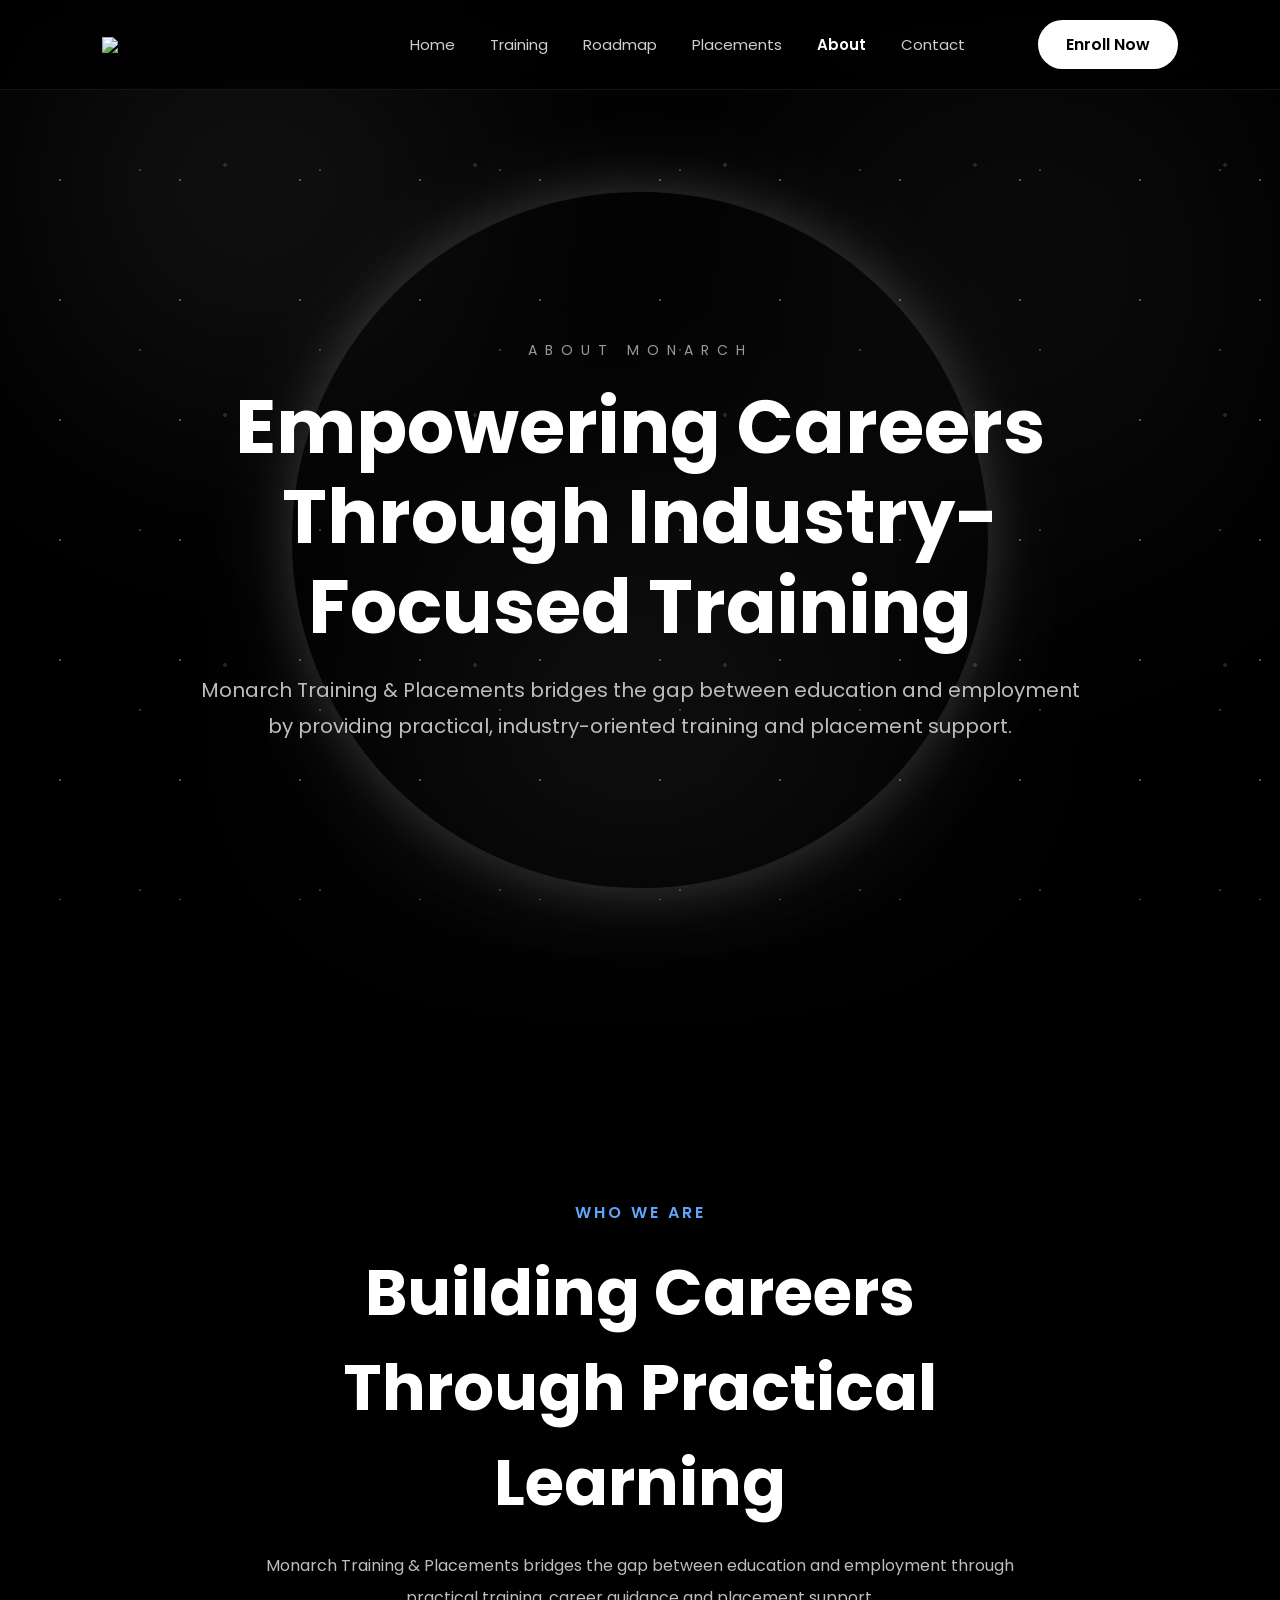
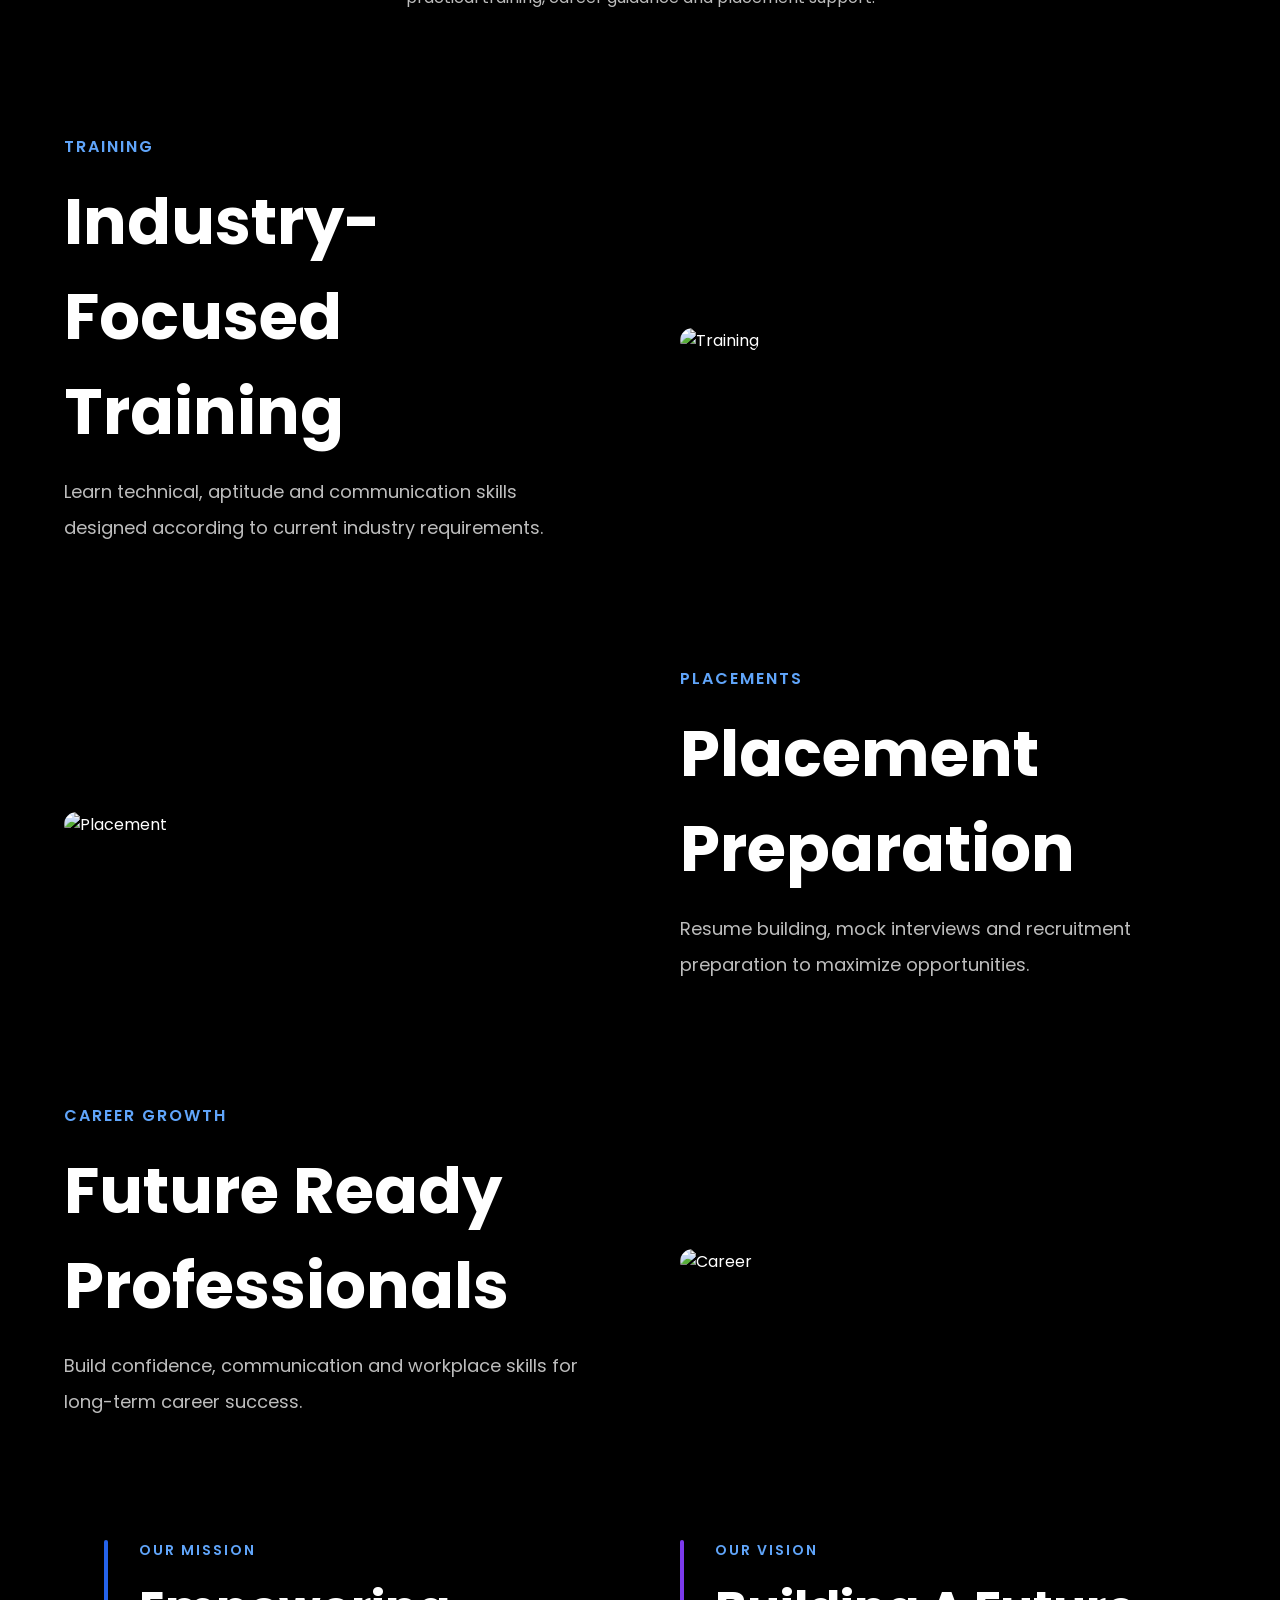
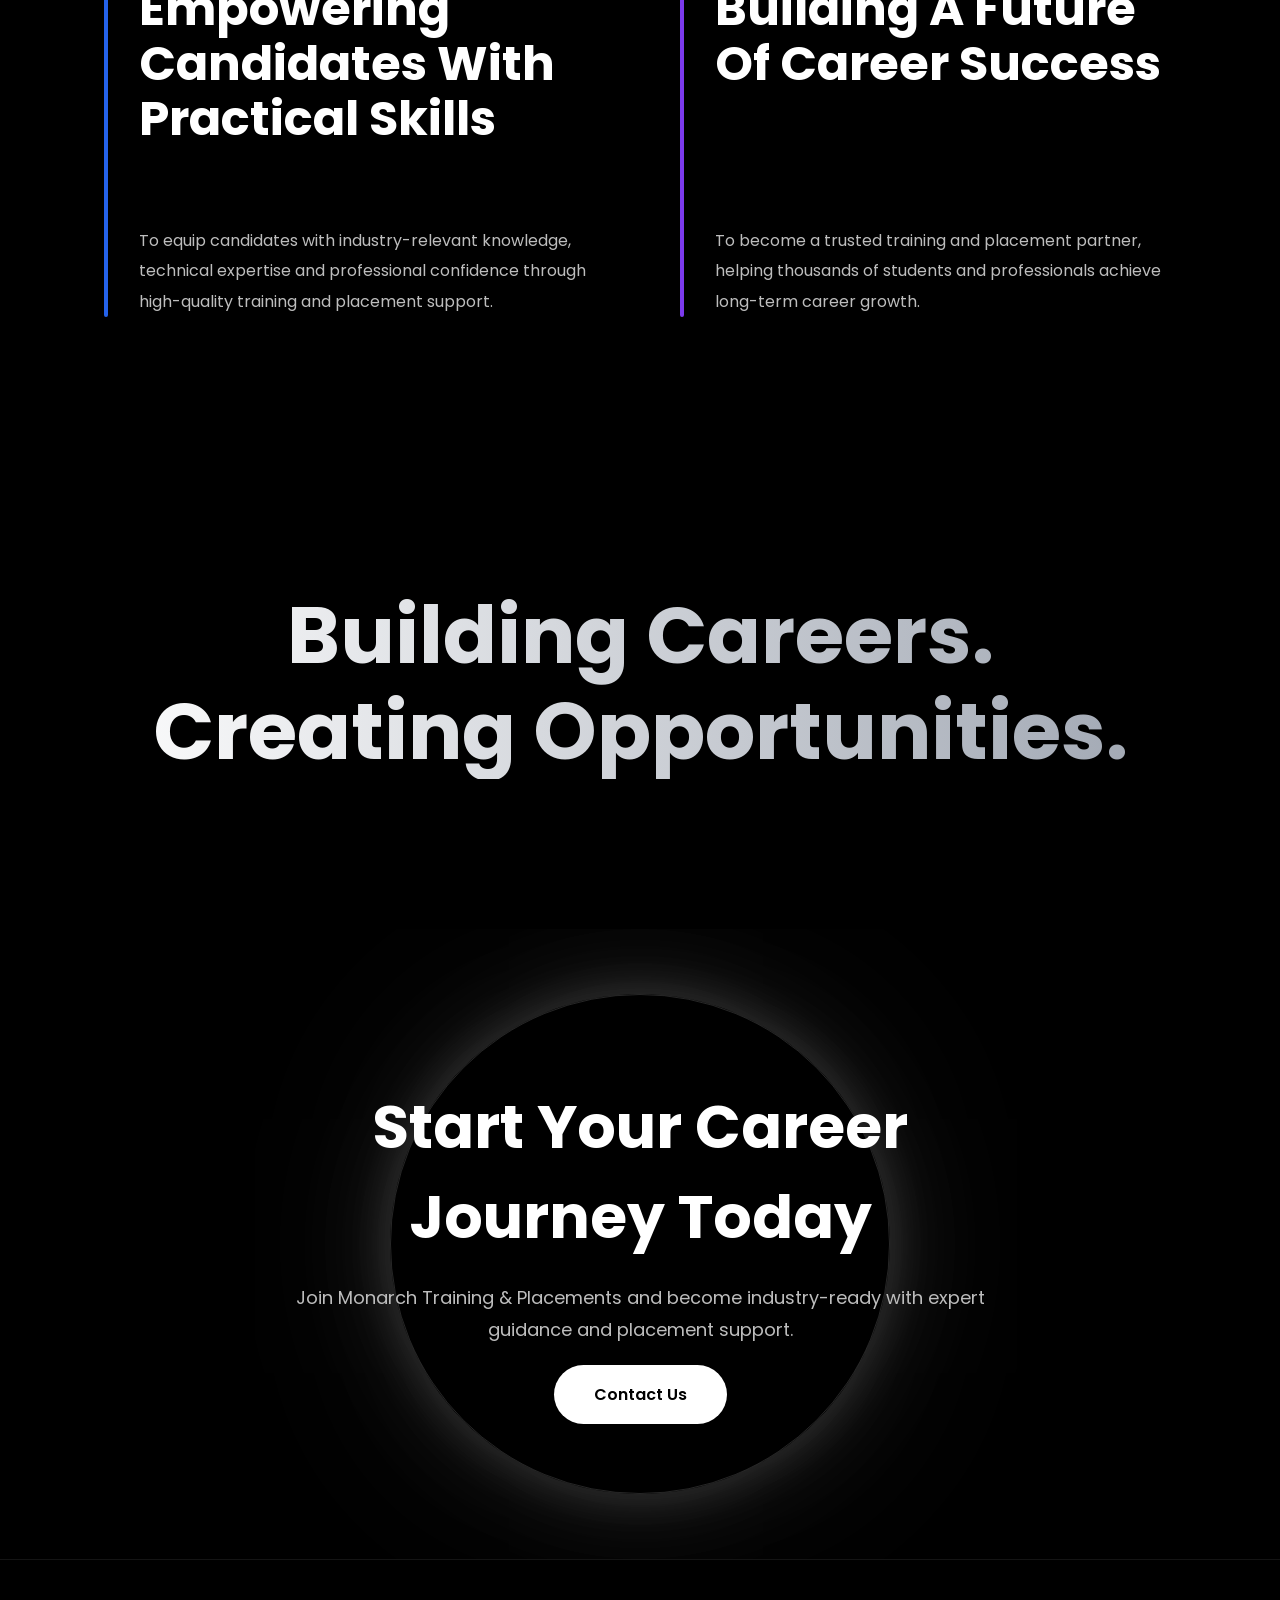
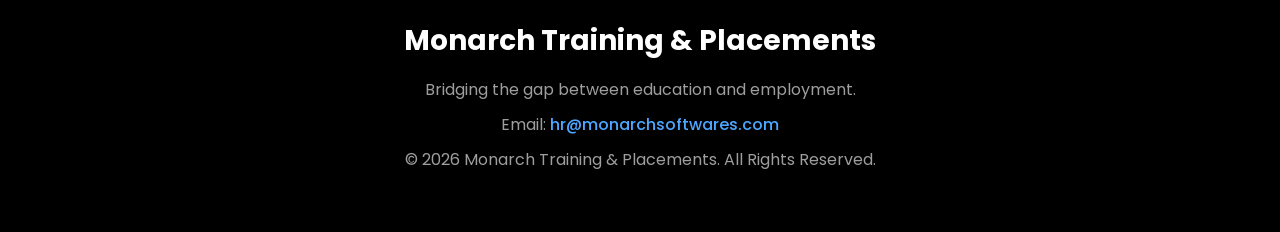
==== about.html @ 28a58e7a "Updated mobile responsive design" ====
<!DOCTYPE html>
<html lang="en">
<head>
<meta charset="UTF-8">
<meta name="viewport" content="width=device-width, initial-scale=1.0">

<title>About Us | Monarch Training & Placements</title>

<link rel="preconnect" href="https://fonts.googleapis.com">
<link href="https://fonts.googleapis.com/css2?family=Poppins:wght@300;400;500;600;700;800&display=swap" rel="stylesheet">

<link rel="stylesheet" href="style.css">

</head>

<body>

<!-- NAVBAR -->

<nav class="navbar">

    <div class="logo">
    <img src="./images/logo.png" >

    <div class="logo-text">
    </div>
</div>
<div class="menu-toggle">
    <i class="fas fa-bars"></i>
</div>

    <ul class="nav-links">

        <li><a href="index.html">Home</a></li>

        <li><a href="training.html">Training</a></li>

        <li><a href="roadmap.html">Roadmap</a></li>

        <li><a href="placement-support.html">Placements</a></li>

        <li><a href="about.html" class="active">About</a></li>

        <li><a href="contact.html">Contact</a></li>

    </ul>

    <a href="contact.html" class="enroll-btn">
        Enroll Now
    </a>

</nav>

<!-- HERO -->

<section class="about-hero">

    <div class="about-circle"></div>

    <div class="about-content">

        <span>ABOUT MONARCH</span>

        <h1>
            Empowering Careers Through
            Industry-Focused Training
        </h1>

        <p>
            Monarch Training & Placements bridges the gap between
            education and employment by providing practical,
            industry-oriented training and placement support.
        </p>

    </div>

</section>

<!-- WHO WE ARE -->

<section class="about-intro">

    <span>WHO WE ARE</span>

    <h2>
        Building Careers Through
        Practical Learning
    </h2>

    <p>
        Monarch Training & Placements bridges the gap between
        education and employment through practical training,
        career guidance and placement support.
    </p>

</section>

<!-- SECTION 1 -->

<section class="about-showcase">

    <div class="showcase-text">

        <span>TRAINING</span>

        <h2>
            Industry-Focused Training
        </h2>

        <p>
            Learn technical, aptitude and communication skills
            designed according to current industry requirements.
        </p>

    </div>

    <div class="showcase-image">

        <img src="./images/training.jpg" alt="Training">

    </div>

</section>

<!-- SECTION 2 -->

<section class="about-showcase reverse">

    <div class="showcase-text">

        <span>PLACEMENTS</span>

        <h2>
            Placement Preparation
        </h2>

        <p>
            Resume building, mock interviews and recruitment
            preparation to maximize opportunities.
        </p>

    </div>

    <div class="showcase-image">

        <img src="./images/interview.jpg" alt="Placement">

    </div>

</section>

<!-- SECTION 3 -->

<section class="about-showcase">

    <div class="showcase-text">

        <span>CAREER GROWTH</span>

        <h2>
            Future Ready Professionals
        </h2>

        <p>
            Build confidence, communication and workplace skills
            for long-term career success.
        </p>

    </div>

    <div class="showcase-image">

        <img src="./images/career.jpg" alt="Career">

    </div>

</section>
<!-- MISSION & VISION -->

<section class="mission-vision-section">

    <div class="mission-side">

        <span>OUR MISSION</span>

        <h2>
            Empowering Candidates With
            Practical Skills
        </h2>

        <p>
            To equip candidates with industry-relevant knowledge,
            technical expertise and professional confidence through
            high-quality training and placement support.
        </p>

    </div>

    <div class="vision-side">

        <span>OUR VISION</span>

        <h2>
            Building A Future
            Of Career Success
        </h2>

        <p>
            To become a trusted training and placement partner,
            helping thousands of students and professionals
            achieve long-term career growth.
        </p>

    </div>

</section>

<!-- QUOTE -->

<section class="mission-quote">

    <h2>
        Building Careers.<br>
        Creating Opportunities.
    </h2>

</section>



<!-- CTA -->

<section class="about-cta">

    <div class="cta-circle"></div>

    <div class="cta-content">

        <h2>Start Your Career Journey Today</h2>

        <p>
            Join Monarch Training & Placements and become
            industry-ready with expert guidance and placement support.
        </p>

        <a href="contact.html" class="cta-btn">
            Contact Us
        </a>

    </div>

</section>

<!-- FOOTER -->

<footer>

    <h3>
        Monarch Training & Placements
    </h3>

    <p>
        Bridging the gap between education and employment.
    </p>

    <p>
    Email:
    <a href="https://mail.google.com/mail/?view=cm&fs=1&to=hr@monarchsoftwares.com" target="_blank">
        hr@monarchsoftwares.com
    </a>
</p>

    <p>
        © 2026 Monarch Training & Placements.
        All Rights Reserved.
    </p>

</footer>

</body>
</html>
---- style.css ----
*{
margin:0;
padding:0;
box-sizing:border-box;
font-family:'Poppins',sans-serif;
scroll-behavior:smooth;
}

body{
background:#000;
color:#fff;
overflow-x:hidden;
}

/* NAVBAR */

.navbar{
position:fixed;
top:0;
left:0;
width:100%;
padding:20px 8%;
display:flex;
justify-content:space-between;
align-items:center;
background:rgba(0,0,0,0.75);
backdrop-filter:blur(15px);
z-index:1000;
border-bottom:1px solid rgba(255,255,255,0.08);
}

.logo{
font-size:30px;
font-weight:800;
letter-spacing:2px;
}

.nav-links{
display:flex;
list-style:none;
gap:35px;
}

.nav-links a{
text-decoration:none;
color:#cfcfcf;
font-size:15px;
transition:.3s;
}

.nav-links a:hover{
color:#fff;
}

.enroll-btn{
padding:12px 28px;
background:#fff;
color:#000;
text-decoration:none;
border-radius:50px;
font-weight:600;
transition:.3s;
}

.enroll-btn:hover{
transform:translateY(-3px);
}
.logo{
    display:flex;
    align-items:center;
    gap:15px;
}

.logo img{
    width:220px;
    height:auto;
}

.logo-text h3{
    font-size:24px;
}

/* HERO */

.hero{
min-height:120vh;
display:flex;
justify-content:center;
align-items:center;
text-align:center;
position:relative;
overflow:hidden;
padding:0 20px;
}

.glow-circle{
position:absolute;
width:700px;
height:700px;
border-radius:50%;
border:1px solid rgba(255,255,255,.15);

box-shadow:
0 0 50px rgba(255,255,255,.15),
0 0 120px rgba(255,255,255,.12),
0 0 220px rgba(255,255,255,.08);

animation:pulse 6s infinite ease-in-out;
}

@keyframes pulse{

0%{
transform:scale(1);
}

50%{
transform:scale(1.08);
}

100%{
transform:scale(1);
}

}

.hero-content{
max-width:950px;
position:relative;
z-index:2;
}

.subtitle{
font-size:14px;
letter-spacing:7px;
color:#bdbdbd;
}

.hero-content h1{
font-size:82px;
font-weight:800;
line-height:1.1;
margin-top:20px;
margin-bottom:25px;
}

.hero-content p{
font-size:20px;
line-height:1.9;
color:#9e9e9e;
max-width:800px;
margin:auto;
}

.hero-buttons{
margin-top:40px;
display:flex;
justify-content:center;
gap:20px;
}

.primary-btn{
padding:18px 40px;
background:#fff;
color:#000;
text-decoration:none;
border-radius:50px;
font-weight:600;
transition:.3s;
}

.primary-btn:hover{
transform:translateY(-4px);
}

.secondary-btn{
padding:18px 40px;
border:1px solid rgba(255,255,255,.15);
text-decoration:none;
border-radius:50px;
color:#fff;
transition:.3s;
}

.secondary-btn:hover{
background:#fff;
color:#000;
}

/* STATS */

.stats{
padding:100px 8%;
display:grid;
grid-template-columns:repeat(auto-fit,minmax(250px,1fr));
gap:25px;
}

.stat-card{
background:rgba(255,255,255,.04);
border:1px solid rgba(255,255,255,.08);
padding:40px;
border-radius:20px;
text-align:center;
transition:.4s;
}

.stat-card:hover{
transform:translateY(-8px);
background:rgba(255,255,255,.06);
}

.stat-card h2{
font-size:48px;
margin-bottom:10px;
}

.stat-card p{
color:#bdbdbd;
}

/* ===========================
   COMPANIES
=========================== */

.companies{
    padding:120px 8%;
    text-align:center;
}

.companies-heading{
    position: relative;
    top: -40px;
}

.companies h2{
    font-size:55px;
    margin-bottom:50px;
}

.logo-slider{
    width:100%;
    overflow:hidden;
    position:relative;
    margin-top:40px;
}

.logo-track{
    display:flex;
    align-items:center;
    gap:80px;

    width:max-content;

    animation:scrollCompanies 20s linear infinite;
}

.logo-track span{
    font-size:28px;
    font-weight:600;
    color:#a8a8a8;
    white-space:nowrap;

    transition:.3s;
}

.logo-track span{
    filter:
    drop-shadow(0 0 5px rgba(255,255,255,.3))
    drop-shadow(0 0 10px rgba(255,255,255,.2));
}

@keyframes scrollCompanies{

    from{
        transform:translateX(0);
    }

    to{
        transform:translateX(-50%);
    }

}

.logo-slider span{
    font-size:24px;
    font-weight:600;
    color:#a8a8a8;

    transition:.3s;
}

.logo-slider span:hover{
    color:#fff;
    transform:translateY(-5px);
}

/* ==========================
   WHY CHOOSE MONARCH
========================== */

.why-monarch{

    width:100%;

    max-width:1400px;

    margin:80px auto;

    padding:0 8%;

    text-align:center;
}

.why-monarch h2{

    color:#fff;

    font-size:clamp(3rem, 6vw, 5rem);

    font-weight:700;

    line-height:1.1;

    margin-bottom:30px;
}

.why-monarch p{

    color:#bdbdbd;

    font-size:1.15rem;

    line-height:2;

    max-width:1200px;
width:100%;
width:100%;


    margin:0 auto;
}

/* ==========================
   TABLET
========================== */

@media(max-width:992px){

    .why-monarch{

        padding:0 6%;
    }

    .why-monarch p{

        max-width:900px;

        font-size:1.05rem;
    }
}

/* ==========================
   MOBILE
========================== */

@media(max-width:768px){

    .why-monarch{

        margin:60px auto;

        padding:0 5%;
    }

    .why-monarch h2{

        font-size:2.5rem;

        margin-bottom:20px;
    }

    .why-monarch p{

        font-size:1rem;

        line-height:1.8;
    }
}

/* ==========================
   TRAINING MODULES
========================== */

.training-modules{

    max-width:1300px;
    margin:100px auto;
    padding:0 5%;
}

.training-modules h2{

    text-align:center;
    color:#fff;
    font-size:4rem;
    margin-bottom:60px;
}

.modules-grid{

    display:grid;
    grid-template-columns:repeat(3,1fr);
    gap:25px;
}

.module-box{

    background:rgba(10,10,20,.6);

    border:1px solid rgba(255,255,255,.08);

    border-radius:20px;

    padding:30px;

    transition:.3s ease;
}

.module-box h3{

    color:#fff;

    margin-bottom:12px;

    font-size:1.4rem;
}

.module-box p{

    color:#bdbdbd;

    line-height:1.8;
}

.module-box:hover{

    transform:translateY(-8px);

    border-color:#7B61FF;

    box-shadow:
    0 0 10px rgba(123,97,255,.25),
    0 0 30px rgba(123,97,255,.15);
}

@media(max-width:900px){

    .modules-grid{

        grid-template-columns:1fr;
    }

    .training-modules h2{

        font-size:2.8rem;
    }
}


/* CTA */

.cta{
height:80vh;
display:flex;
justify-content:center;
align-items:center;
text-align:center;
position:relative;
overflow:hidden;
}

.cta-circle{
position:absolute;
width:500px;
height:500px;
border-radius:50%;
border:1px solid rgba(255,255,255,.15);

box-shadow:
0 0 50px rgba(255,255,255,.15),
0 0 120px rgba(255,255,255,.10),
0 0 200px rgba(255,255,255,.08);
}

.cta-content{
position:relative;
z-index:2;
max-width:700px;
}

.cta-content h2{
font-size:60px;
margin-bottom:20px;
}

.cta-content p{
font-size:18px;
color:#bdbdbd;
line-height:1.8;
margin-bottom:35px;
}

.cta-btn{
padding:18px 40px;
background:#fff;
color:#000;
text-decoration:none;
border-radius:50px;
font-weight:600;
}

/* FOOTER */

footer{
padding:60px 20px;
text-align:center;
border-top:1px solid rgba(255,255,255,.08);
}

footer h3{
font-size:28px;
margin-bottom:15px;
}

footer p{
color:#9e9e9e;
margin-top:10px;
}

/* MOBILE */

@media(max-width:992px){

.nav-links{
display:none;
}

.hero-content h1{
font-size:55px;
}

.why-monarch h2,
.program h2,
.placement-support h2{
font-size:40px;
}

.cta-content h2{
font-size:40px;
}

.glow-circle{
width:500px;
height:500px;
}
}

@media(max-width:768px){

.hero-content h1{
font-size:42px;
}

.hero-content p{
font-size:16px;
}

.hero-buttons{
flex-direction:column;
align-items:center;
}

.glow-circle{
width:350px;
height:350px;
}

.cta-circle{
width:300px;
height:300px;
}
}
.training-hero{

min-height:120vh;

display:flex;
justify-content:center;
align-items:center;

text-align:center;

padding:120px 20px;

position:relative;
overflow:hidden;
}

.training-content{

max-width:900px;

position:relative;
z-index:2;
}

.training-content h1{

font-size:80px;

margin:25px 0;
}

.training-content p{

font-size:20px;

line-height:1.8;

color:#bdbdbd;
}

.training-features{

padding:120px 8%;
text-align:center;
}
.training-features h2{
    position: relative;
    top: -50px;

}
/* ROADMAP PAGE */

.roadmap-hero{

min-height:120vh;

display:flex;

justify-content:center;

align-items:center;

text-align:center;

padding:120px 20px;

position:relative;
}

.roadmap-content{

max-width:900px;

z-index:2;
}

.roadmap-content h1{

font-size:80px;

margin:20px 0;
}

.roadmap-content p{

font-size:20px;

line-height:1.8;

color:#bdbdbd;
}



/* TIMELINE */

.timeline-section{
    padding:60px 8% 120px;
    text-align:center;
}
.timeline-section h2{
    position: relative;
    top: -60px;
}


.timeline{

max-width:900px;

margin:auto;

position:relative;
}

.timeline::before{

content:"";

position:absolute;

left:50%;

top:0;

width:2px;

height:100%;

background:rgba(255,255,255,.15);

transform:translateX(-50%);
}

.timeline-item{
    display:flex;
    align-items:center;
    margin-bottom:80px;
    position:relative;
}
.timeline-item:nth-child(odd){
    justify-content:flex-start;
}

.timeline-item:nth-child(even){
    justify-content:flex-end;
}

.timeline-item:nth-child(odd) .timeline-card{
    margin-left:50px;
    margin-right:0;
}

.timeline-item:nth-child(even) .timeline-card{
    margin-right:50px;
    margin-left:0;
}

.timeline-dot{
    width:60px;
    height:60px;

    background:#fff;
    color:#000;

    border-radius:50%;

    display:flex;
    justify-content:center;
    align-items:center;

    font-size:24px;
    font-weight:700;

    position:absolute;
    left:50%;
    transform:translateX(-50%);

    z-index:2;
}
.timeline-card{

    width:400px;

    padding:35px;

    margin-left:40px;

    background:#070111;

    border:1px solid #1A1230;

    border-radius:20px;

    text-align:left;

    transition:.4s;

    backdrop-filter:blur(15px);
}

.timeline-card:hover{

    transform:translateY(-10px);

    border-color:#35265f;

    box-shadow:
    0 0 15px rgba(72,52,130,.20);
}
.timeline-card h3{

font-size:32px;

margin-bottom:10px;
}

.timeline-card h4{

margin-bottom:20px;
}

.timeline-card ul{

padding-left:20px;
}

.timeline-card li{

margin-bottom:12px;

color:#bdbdbd;
}



/* MOBILE */

@media(max-width:768px){

.timeline::before{

left:35px;
}

.timeline-item{

justify-content:flex-start;
}

.timeline-card{

width:100%;

margin-left:20px;
}

.roadmap-content h1{

font-size:45px;
}

}
/* PLACEMENT PAGE */

.placement-hero{

min-height:120vh;

display:flex;

justify-content:center;

align-items:center;

text-align:center;

padding:120px 20px;

position:relative;

overflow:hidden;
}

.placement-content{

max-width:900px;

position:relative;

z-index:2;
}

.placement-content h1{

font-size:80px;

margin:20px 0;
}

.placement-content p{

font-size:20px;

color:#bdbdbd;

line-height:1.8;
}

/* PLACEMENT JOURNEY */


.placement-journey{
    padding:100px 8%;
}

.section-heading{
    text-align:center;
    margin-bottom:80px;
}

.section-heading span{
    color:#7c3aed;
    font-size:.9rem;
    letter-spacing:3px;
}

.section-heading h2{
    color:#fff;
    font-size:3rem;
    margin-top:10px;
}

.journey-item{
    display:flex;
    align-items:flex-start;
    gap:25px;
    max-width:650px;
    margin-bottom:50px;
}

.journey-item.right{
    margin-left:auto;
    flex-direction:row-reverse;
    text-align:right;
}

.step-circle{
    min-width:70px;
    width:70px;
    height:70px;

    border-radius:50%;

    background:#090027;
    border:1px solid rgba(123,44,255,.15);

    color:#ffffff;

    display:flex;
    align-items:center;
    justify-content:center;

    font-size:1.3rem;
    font-weight:700;

    box-shadow:0 0 25px rgba(124,58,237,.35);
}

.journey-content h3{
    color:#fff;
    font-size:2.3rem;
    margin-bottom:15px;
    position:relative;
}

.journey-content h3::after{
    content:'';
    display:block;

    width:70px;
    height:3px;

    background:#7c3aed;

    margin-top:12px;
}

.journey-item.right .journey-content h3::after{
    margin-left:auto;
}

.journey-content p{
    color:#b8c1d1;
    line-height:2;
    font-size:1.05rem;
}

@media(max-width:768px){

    .journey-item,
    .journey-item.right{
        margin-left:0;
        text-align:left;
        flex-direction:row;
    }

    .journey-item.right .journey-content h3::after{
        margin-left:0;
    }

    .section-heading h2{
        font-size:2rem;
    }

    .journey-content h3{
        font-size:1.7rem;
    }

    .step-circle{
        width:55px;
        height:55px;
        min-width:55px;
    }
}

.process-card{

padding:40px;

background:rgba(255,255,255,.04);

backdrop-filter:blur(15px);

border:1px solid rgba(255,255,255,.08);

border-radius:20px;

transition:.4s;
}

.process-card:hover{

transform:translateY(-10px);
}

.process-card h3{

font-size:50px;

margin-bottom:15px;
}

.process-card h4{

margin-bottom:15px;
}

.process-card p{

color:#bdbdbd;

line-height:1.8;
}
.placement-process{

padding:120px 8%;

text-align:center;
}
.placement-process h2{
    position: relative;
    top: -20px;
}
.process-grid{
    display:grid;

    grid-template-columns:
    repeat(3, minmax(380px,1fr));

    gap:30px;

    width:100%;
}
.process-card{
    width:100%;
}

.process-card{
    padding:40px;

    background:#070111;

    border:1px solid #1A1230;

    border-radius:20px;

    transition:.4s;

    backdrop-filter:blur(20px);
}

.process-card:hover{
    transform:translateY(-10px);

    border-color:#35265f;

    box-shadow:
    0 0 15px rgba(72,52,130,.20),
    0 0 30px rgba(72,52,130,.10);
}

.process-card h3{

font-size:50px;

margin-bottom:15px;
}

.process-card h4{

margin-bottom:15px;
}

.process-card p{

color:#bdbdbd;

line-height:1.8;
}

/* ===========================
   PLACEMENT STATS
=========================== */

.placement-stats{
    padding: 30px 8%;
    text-align:center;
}

.impact-heading{
    position: relative;
    top: -80px;
}

.placement-stats h2{
    font-size:55px;
    margin-bottom:60px;
    text-align:center;
}

.stats-grid{
    max-width:1400px;
    margin:0 auto;

    display:grid;
    grid-template-columns:repeat(auto-fit,minmax(320px,1fr));

    gap:30px;
}

.stat-card{
    background:rgba(255,255,255,.04);

    border:1px solid rgba(255,255,255,.08);

    border-radius:25px;

    padding:60px 30px;

    text-align:center;

    transition:.4s;
}

.stat-card:hover{
    transform:translateY(-10px);
}

.stat-card h2{
    font-size:60px;
    margin-bottom:15px;
}

.stat-card p{
    color:#bdbdbd;
}
/* ABOUT PAGE */

.about-hero{
min-height:120vh;
display:flex;
justify-content:center;
align-items:center;
text-align:center;
position:relative;
overflow:hidden;
padding:120px 20px;
}

.about-circle{
position:absolute;
width:700px;
height:700px;
border-radius:50%;
border:2px solid rgba(255,255,255,.1);

box-shadow:
0 0 50px rgba(255,255,255,.15),
0 0 120px rgba(255,255,255,.08);
}

.about-content{
max-width:900px;
z-index:2;
}

.about-content span{
letter-spacing:8px;
color:#999;
font-size:14px;
}

.about-content h1{
font-size:75px;
margin:20px 0;
line-height:1.2;
}

.about-content p{
font-size:20px;
line-height:1.8;
color:#bdbdbd;
}

.about-intro{

    max-width:900px;

    margin:120px auto;

    text-align:center;

    padding:0 5%;
}

.about-intro span{

    color:#60a5fa;

    letter-spacing:3px;

    font-weight:600;
}

.about-intro h2{

    font-size:4rem;

    margin:20px 0;

    color:#fff;
}

.about-intro p{

    color:#bdbdbd;

    line-height:2;
}

/* ================= */

.about-showcase{

    max-width:1400px;

    margin:120px auto;

    padding:0 5%;

    display:grid;

    grid-template-columns:1fr 1fr;

    gap:80px;

    align-items:center;
}

.reverse{

    direction:rtl;
}

.reverse > *{

    direction:ltr;
}

.showcase-text span{

    color:#60a5fa;

    font-weight:600;

    letter-spacing:2px;
}

.showcase-text h2{

    font-size:4rem;

    margin:15px 0;

    color:#fff;
}

.showcase-text p{

    color:#bdbdbd;

    line-height:2;

    font-size:18px;
}

.showcase-image img{

    width:100%;

    height:500px;

    object-fit:cover;

    border-radius:35px;

    transition:.4s;
}

.showcase-image img:hover{

    transform:scale(1.03);

}


/* ================= */

.mission-quote{

    text-align:center;

    padding:150px 5%;
}

.mission-quote h2{

    font-size:5rem;

    line-height:1.2;

    background:linear-gradient(
        90deg,
        #fff,
        #9ca3af
    );

    background-clip:text;
    -webkit-background-clip:text;

    -webkit-text-fill-color:transparent;
}
/* ==========================
   MISSION & VISION
========================== */

.mission-vision-section{

    max-width:1200px;
width:100%;
width:100%;
    margin:120px auto;
    padding:0 5%;

    display:grid;
    grid-template-columns:1fr 1fr;
    gap:80px;

    align-items:start;
}

.mission-side,
.vision-side{

    position:relative;
    padding-left:35px;
}

.mission-side::before,
.vision-side::before{

    content:'';

    position:absolute;

    left:0;
    top:0;

    width:4px;
    height:100%;

    border-radius:10px;
}

.mission-side::before{
    background:#2563eb;
}

.vision-side::before{
    background:#7c3aed;
}

.mission-side span,
.vision-side span{

    display:block;

    color:#60a5fa;

    font-size:14px;
    font-weight:600;

    letter-spacing:2px;

    margin-bottom:20px;
}

.mission-side h2,
.vision-side h2{

    color:#fff;

    font-size:3rem;

    line-height:1.15;

    min-height:220px;

    margin-bottom:25px;
}

.mission-side p,
.vision-side p{

    color:#bdbdbd;

    line-height:1.9;

    margin:0;
}

/* MOBILE */

@media(max-width:900px){

    .mission-vision-section{

        grid-template-columns:1fr;
        gap:60px;
    }

    .mission-side h2,
    .vision-side h2{

        min-height:auto;
        font-size:2.2rem;
    }
}
.about-cta{
min-height:70vh;
display:flex;
justify-content:center;
align-items:center;
text-align:center;
position:relative;
overflow:hidden;
}

.active{
color:#fff !important;
font-weight:600;
}

@media(max-width:768px){

.about-content h1{
font-size:45px;
}

.about-circle{
width:350px;
height:350px;
}
}
/* ==========================
   CONTACT PAGE
========================== */

.contact-hero{
    min-height:120vh;
    display:flex;
    justify-content:center;
    align-items:center;
    text-align:center;
    position:relative;
    overflow:hidden;
    padding:120px 20px;
}

.contact-circle{
    position:absolute;
    width:700px;
    height:700px;
    border-radius:50%;

    border:2px solid rgba(255,255,255,0.1);

    box-shadow:
    0 0 50px rgba(255,255,255,0.15),
    0 0 120px rgba(255,255,255,0.08),
    0 0 180px rgba(255,255,255,0.05);

    animation:floatContact 6s ease-in-out infinite;
}

@keyframes floatContact{

    0%{
        transform:translateY(0);
    }

    50%{
        transform:translateY(-15px);
    }

    100%{
        transform:translateY(0);
    }

}

.contact-content{
    max-width:900px;
    position:relative;
    z-index:2;
}

.contact-content span{
    letter-spacing:8px;
    color:#999;
    font-size:14px;
}

.contact-content h1{
    font-size:80px;
    font-weight:800;
    margin:20px 0;
}

.contact-content p{
    font-size:20px;
    line-height:1.8;
    color:#bdbdbd;
}

/* CONTACT SECTION */

.contact-section{
    padding:80px 8%;
}

.contact-wrapper{
    display:grid;
    grid-template-columns:1fr 1fr;
    gap:40px;
    align-items:start;
}


/* ==========================
   SEND MESSAGE SECTION
========================== */

.contact-form-section{
    padding:40px 8% 100px;
}

.contact-form{

    max-width:900px;

    margin:0 auto;

    background:#070111;

    border:1px solid #1A1230;

    border-radius:30px;

    padding:60px;

    backdrop-filter:blur(20px);

    transition:.4s;
}

.contact-form:hover{

    border-color:#7B61FF;

    box-shadow:
    0 0 20px rgba(123,97,255,.15),
    0 0 40px rgba(123,97,255,.08);
}

.contact-form h2{

    text-align:center;

    font-size:42px;

    margin-bottom:40px;
}

/* ==========================
   FORM
========================== */

.form-group{
    margin-bottom:20px;
}

.form-group input,
.form-group textarea,
.form-group select{

    width:100%;

    background:#0B0518;

    color:#fff;

    border:1px solid #a0a0a0;

    border-radius:14px;

    padding:18px 20px;
}

.form-group input:focus,
.form-group textarea:focus,
.form-group select:focus{

    border-color:#7B61FF;
}

.form-group textarea{

    height:220px;

    resize:none;
}

.submit-btn{

    width:100%;

    padding:18px;

    font-size:18px;

    font-weight:700;

    border:none;

    border-radius:50px;

    background:#7B61FF;

    color:#000;

    cursor:pointer;

    transition:.3s;
}

.submit-btn:hover{

    transform:translateY(-3px);

    box-shadow:
    0 0 20px rgba(123,97,255,.25);
}

/* ==========================
   CONTACT + MAP
========================== */

.contact-info-map{

    padding:0 8% 120px;

    display:grid;

    grid-template-columns:1fr 1fr;

    gap:40px;
}

.contact-info,
.map-box{

    height:500px;

    background:#070111;

    border:1px solid #1A1230;

    border-radius:25px;

    overflow:hidden;

    transition:.4s;
}

.contact-info:hover,
.map-box:hover{

    border-color:#7B61FF;

    box-shadow:
    0 0 20px rgba(255,215,0,.12);
}

.contact-info{

    padding:40px;
}

.contact-info h2{

    font-size:40px;

    margin-bottom:25px;
}

.contact-info p{

    font-size:20px;

    line-height:2;

    color:#bdbdbd;
}

.contact-details{

    margin-top:35px;
}

.contact-details div{

    font-size:20px;

    margin-bottom:25px;
}

/* MAP */

.map-box iframe{

    width:100%;

    height:100%;

    border:none;
}

/* ==========================
   MOBILE
========================== */

@media(max-width:992px){

    .contact-info-map{
        grid-template-columns:1fr;
    }

    .contact-info,
    .map-box{
        height:auto;
        min-height:450px;
    }

    .contact-form{
        padding:35px;
    }

    .contact-form h2{
        font-size:34px;
    }
}

@media(max-width:768px){

    .contact-form h2{
        font-size:30px;
    }

    .form-group input,
    .form-group textarea,
    .form-group select{

        font-size:16px;
    }

    .contact-info h2{
        font-size:32px;
    }

    .contact-info p,
    .contact-details div{
        font-size:17px;
    }
}


.feature-card,
.program-card,
.support-card,
.stat-card{

    background:#070111;

    border:1px solid #1A1230;

    border-radius:28px;

    padding:40px;

    position:relative;

    overflow:hidden;

    transition:all .4s ease;

    backdrop-filter:blur(20px);
}
.whatsapp-btn{

    position:fixed;

    right:25px;
    bottom:25px;

    width:60px;
    height:60px;

    border-radius:50%;

    background:#25D366;

    display:flex;
    align-items:center;
    justify-content:center;

    font-size:32px;

    color:white;
    text-decoration:none;

    z-index:9999;

    box-shadow:
    0 0 15px rgba(37,211,102,.5),
    0 0 30px rgba(37,211,102,.3);

    transition:.3s ease;
}

.whatsapp-btn:hover{

    transform:scale(1.1);

    box-shadow:
    0 0 20px rgba(37,211,102,.8),
    0 0 40px rgba(37,211,102,.5);
}
.feature-card h3,
.feature-card h4,
.program-card h3,
.program-card h4,
.support-card h3,
.stat-card h2{

    color:#FFFFFF;
}

.feature-card p,
.program-card p,
.support-card p,
.stat-card p{

    color:#9A9AA5;
}
.feature-card:hover,
.program-card:hover,
.support-card:hover,
.stat-card:hover{

    border-color:#35265f;

    box-shadow:
    0 0 20px rgba(72,52,130,.25),
    0 0 40px rgba(72,52,130,.12);

    transform:translateY(-8px);
}
.feature-card::before,
.program-card::before,
.support-card::before,
.stat-card::before{

    content:"";

    position:absolute;

    width:280px;
    height:280px;

    left:var(--x);
    top:var(--y);

    transform:translate(-50%,-50%);

    background:radial-gradient(
    250px circle at var(--x) var(--y),
    rgba(123,97,255,.25),
    rgba(0,191,255,.10) 35%,
    transparent 70%
);
    opacity:0;

    transition:opacity .3s;

    pointer-events:none;
}

.feature-card:hover::before,
.program-card:hover::before,
.support-card:hover::before,
.stat-card:hover::before{
    opacity:1;
}
.admission-banner{

    position:relative;

    margin:50px auto 0;

    max-width:550px;

    background:#070111;

    border:1px solid #1A1230;

    border-radius:28px;

    padding:35px;

    text-align:center;

    overflow:hidden;

    backdrop-filter:blur(20px);

    animation:floatCard 4s ease-in-out infinite;

    box-shadow:
    0 0 20px rgba(72,52,130,.20),
    0 0 40px rgba(72,52,130,.08);
}

.banner-glow{

    position:absolute;

    width:250px;
    height:250px;

    background:#2A2440;

    border-radius:50%;

    top:-100px;
    right:-100px;

    filter:blur(80px);

    opacity:.5;
}

.banner-badge{

    display:inline-block;

    padding:10px 18px;

    border-radius:50px;

    background:#2A2440;

    color:#fff;

    font-size:13px;

    letter-spacing:1px;

    animation:pulseBadge 2s infinite;
}

.admission-banner h3{

    margin-top:20px;

    color:#fff;

    font-size:32px;

    font-weight:700;
}

.admission-banner p{

    margin-top:15px;

    color:#9A9AA5;

    line-height:1.8;
}

.highlight{

    color:#fff;

    font-weight:700;
}

.live-indicator{

    margin-top:20px;

    display:flex;

    justify-content:center;

    align-items:center;

    gap:10px;

    color:#fff;

    font-size:14px;
}

.live-indicator span{

    width:10px;
    height:10px;

    border-radius:50%;

    background:#00ff66;

    animation:blink 1s infinite;
}

.banner-btn{

    display:inline-block;

    margin-top:25px;

    padding:16px 32px;

    background:#fff;

    color:#000;

    text-decoration:none;

    border-radius:50px;

    font-weight:700;

    transition:.3s;
}

.banner-btn:hover{

    transform:translateY(-5px) scale(1.05);

    box-shadow:
    0 0 20px rgba(255,255,255,.20);
}

@keyframes floatCard{

    0%,100%{
        transform:translateY(0);
    }

    50%{
        transform:translateY(-8px);
    }
}

@keyframes pulseBadge{

    0%,100%{
        transform:scale(1);
    }

    50%{
        transform:scale(1.08);
    }
}

@keyframes blink{

    0%,100%{
        opacity:1;
    }

    50%{
        opacity:.3;
    }
}/* ===== PREMIUM GLASS CARDS FOR ENTIRE WEBSITE ===== */

.feature-card,
.program-card,
.support-card,
.process-card,
.timeline-card,
.about-card,
.mv-card,
.value-card,
.contact-info,
.contact-form,
.stat-card{

    position:relative;
    overflow:hidden;

    background:linear-gradient(
        145deg,
        rgba(15,8,35,.95),
        rgba(5,2,15,.95)
    );

    border:1px solid rgba(255,255,255,.05);

    border-radius:28px;

    backdrop-filter:blur(20px);

    transition:all .5s ease;

    box-shadow:
    0 20px 40px rgba(0,0,0,.35);
}

/* GLASS REFLECTION */

.feature-card::before,
.program-card::before,
.support-card::before,
.process-card::before,
.timeline-card::before,
.about-card::before,
.mv-card::before,
.value-card::before,
.contact-info::before,
.contact-form::before,
.stat-card::before{

    content:"";

    position:absolute;

    top:-120%;

    left:-60%;

    width:60%;

    height:300%;

    background:linear-gradient(
        rgba(255,255,255,.10),
        transparent
    );

    transform:rotate(25deg);

    transition:.8s ease;
}

/* HOVER EFFECT */

.feature-card:hover,
.program-card:hover,
.support-card:hover,
.process-card:hover,
.timeline-card:hover,
.about-card:hover,
.mv-card:hover,
.value-card:hover,
.contact-info:hover,
.contact-form:hover,
.stat-card:hover{

    transform:translateY(-12px);

    border-color:rgba(95,70,180,.4);

    box-shadow:
    0 30px 60px rgba(0,0,0,.5),
    0 0 25px rgba(95,70,180,.15);
}

.feature-card:hover::before,
.program-card:hover::before,
.support-card:hover::before,
.process-card:hover::before,
.timeline-card:hover::before,
.about-card:hover::before,
.mv-card:hover::before,
.value-card:hover::before,
.contact-info:hover::before,
.contact-form:hover::before,
.stat-card:hover::before{

    left:130%;
}


body{
    background:#000;
    position:relative;
    overflow-x:hidden;
}


body::before{
    content:"";
    position:fixed;
    inset:0;

    background-image:
        radial-gradient(circle, rgba(255,255,255,.9) 1px, transparent 1px),
        radial-gradient(circle, rgba(255,255,255,.6) 1px, transparent 1px),
        radial-gradient(circle, rgba(255,255,255,.4) 2px, transparent 2px);

    background-size:
        120px 120px,
        180px 180px,
        250px 250px;

    background-position:
        0 0,
        50px 80px,
        100px 40px;

    animation:glitterMove 25s linear infinite;

    opacity:.35;

    z-index:-2;
}


body::after{
    content:"";
    position:fixed;
    inset:0;

    background:
        radial-gradient(circle at 20% 20%,
        rgba(255,255,255,.08), transparent 30%),

        radial-gradient(circle at 80% 30%,
        rgba(255,255,255,.05), transparent 35%),

        radial-gradient(circle at 50% 80%,
        rgba(255,255,255,.07), transparent 40%);

    filter:blur(80px);

    z-index:-1;
}

/* Floating Sparkles */
@keyframes glitterMove{
    from{
        transform:translateY(0);
    }

    to{
        transform:translateY(-200px);
    }
}
.feature-card,
.program-card,
.support-card,
.process-card,
.timeline-card,
.stat-card{
    position:relative;
    overflow:hidden;
    border:1px solid #1f1f1f;
}

/* BLUE BORDER GLOW */
.feature-card:hover,
.program-card:hover,
.support-card:hover,
.process-card:hover,
.timeline-card:hover,
.stat-card:hover{

    border-color:#7B61FF;

    box-shadow:
    0 0 5px #7B61FF,
    0 0 15px rgba(123,97,255,.6),
    0 0 30px rgba(123,97,255,.4),
    inset 0 0 20px rgba(255,215,0,.05);

    transform:translateY(-5px);
}
/* ===== UNIVERSAL BLUE CARD EFFECT ===== */

.feature-card,
.program-card,
.support-card,
.process-card,
.timeline-card,
.about-card,
.mv-card,
.value-card,
.contact-info,
.contact-form,
.stat-card{

    border:1px solid rgba(123,97,255,.15);

    transition:.4s ease;
}

.feature-card:hover,
.program-card:hover,
.support-card:hover,
.process-card:hover,
.timeline-card:hover,
.about-card:hover,
.mv-card:hover,
.value-card:hover,
.contact-info:hover,
.contact-form:hover,
.stat-card:hover{

    border-color:#7B61FF;

    box-shadow:
    0 0 5px #7B61FF,
    0 0 15px rgba(123,97,255,.6),
    0 0 30px rgba(123,97,255,.4),
    0 0 50px rgba(123,97,255,.2);

    transform:translateY(-8px);
}
.zigzag-learning{
    max-width:1200px;
width:100%;
width:100%;
    margin:auto;
    padding:100px 8%;
    position:relative;
}

.zigzag-learning h2{
    text-align:center;
    font-size:55px;
    margin-bottom:100px;
}

.zigzag-learning::before{
    content:"";
    position:absolute;
    left:50%;
    top:180px;
    width:2px;
    height:calc(100% - 220px);
    background:#7B61FF;
    transform:translateX(-50%);
}

.zigzag-item{
    width:50%;
    position:relative;
    margin-bottom:70px;
}

.zigzag-item.left{
    padding-right:80px;
    text-align:right;
}

.zigzag-item.right{
    margin-left:50%;
    padding-left:80px;
}

.circle{
    width:70px;
    height:70px;

    border-radius:50%;

    background:#7B61FF;
    color:#000;

    display:flex;
    align-items:center;
    justify-content:center;

    font-size:22px;
    font-weight:700;

    position:absolute;
    top:15px;
}

.left .circle{
    right:-35px;
}

.right .circle{
    left:-35px;
}

.content{
    background:#070111;
    border:1px solid #1A1230;
    border-radius:25px;
    padding:35px;
}

.content h3{
    font-size:30px;
    margin-bottom:15px;
}

.content p{
    color:#bdbdbd;
    line-height:1.8;
}

@media(max-width:768px){

    .zigzag-learning::before{
        left:35px;
    }

    .zigzag-item,
    .zigzag-item.right{
        width:100%;
        margin-left:0;
        padding-left:90px;
        padding-right:0;
        text-align:left;
    }

    .left .circle,
    .right .circle{
        left:0;
        right:auto;
    }
}
/* ZIGZAG CARD HOVER */

.zigzag-item .content{

    transition:all .4s ease;

    border:1px solid rgba(123,97,255,.15);
}

.zigzag-item .content:hover{

    transform:translateY(-10px);

    border-color:#7B61FF;

    box-shadow:
    0 0 10px #7B61FF,
    0 0 25px rgba(123,97,255,.5),
    0 0 50px rgba(123,97,255,.25);
}
footer a{
    color:#4da6ff;
    text-decoration:none;
    font-weight:500;
    transition:0.3s;
}

footer a:hover{
    color:#ffffff;
}
/* =========================
   MOBILE RESPONSIVE
========================= */

@media (max-width: 768px){

    .navbar{
        padding:15px 20px;
        flex-direction:column;
        gap:15px;
    }

    .nav-links{
        flex-wrap:wrap;
        justify-content:center;
        gap:15px;
    }

    .nav-links a{
        font-size:14px;
    }

    .enroll-btn{
        padding:10px 18px;
    }

    /* Hero */

    .hero-content h1,
    .contact-content h1,
    .page-hero h1{
        font-size:2rem !important;
        line-height:1.2;
    }

    .hero-content p,
    .contact-content p,
    .page-hero p{
        font-size:14px;
    }

    /* Cards */

    .cards-container,
    .feature-grid,
    .program-grid,
    .support-grid,
    .stats-grid{
        grid-template-columns:1fr !important;
    }

    /* Contact */

    .contact-form{
        width:100%;
        padding:25px;
    }

    .contact-info-map{
        grid-template-columns:1fr !important;
        gap:30px;
    }

    .map-box iframe{
        height:300px;
    }

    /* CTA */

    .cta-content h2{
        font-size:1.8rem;
    }

    /* Footer */

    footer{
        padding:30px 20px;
        text-align:center;
    }

    img{
        max-width:100%;
        height:auto;
    }

}
/* =========================
   TABLET
========================= */

@media screen and (max-width: 992px){

    .navbar{
        padding:15px 25px;
    }

    .nav-links{
        gap:18px;
    }

    .hero-content h1,
    .contact-content h1{
        font-size:3rem;
    }

    .feature-grid,
    .program-grid,
    .support-grid,
    .stats-grid,
    .contact-info-map{
        grid-template-columns:1fr 1fr;
    }

}

/* =========================
   MOBILE
========================= */

@media screen and (max-width:768px){

    body{
        overflow-x:hidden;
    }

    .navbar{
        flex-direction:column;
        gap:15px;
        padding:15px;
    }

    .logo img{
        width:120px;
    }

    .nav-links{
        flex-wrap:wrap;
        justify-content:center;
        gap:12px;
    }

    .nav-links a{
        font-size:14px;
    }

    .enroll-btn{
        width:100%;
        text-align:center;
    }

    /* Hero */

    .hero-content,
    .contact-content,
    .cta-content{
        width:90%;
        margin:auto;
    }

    .hero-content h1,
    .contact-content h1{
        font-size:2rem !important;
        line-height:1.2;
    }

    .hero-content p,
    .contact-content p{
        font-size:14px;
        line-height:1.7;
    }

    /* Grids */

    .feature-grid,
    .program-grid,
    .support-grid,
    .stats-grid,
    .contact-info-map{
        grid-template-columns:1fr !important;
    }

    /* Cards */

    .feature-card,
    .program-card,
    .support-card,
    .stat-card,
    .contact-info,
    .contact-form{
        width:100%;
    }

    /* Contact Form */

    .contact-form{
        padding:20px;
    }

    .contact-form input,
    .contact-form textarea,
    .contact-form select{
        font-size:16px;
    }

    /* Map */

    .map-box iframe{
        height:300px;
    }

    /* CTA */

    .cta-content h2{
        font-size:1.8rem;
    }

    /* Footer */

    footer{
        padding:30px 20px;
        text-align:center;
    }

    /* Images */

    img{
        max-width:100%;
        height:auto;
        display:block;
    }

}

/* =========================
   SMALL MOBILE
========================= */

@media screen and (max-width:480px){

    .hero-content h1,
    .contact-content h1{
        font-size:1.7rem !important;
    }

    .cta-content h2{
        font-size:1.5rem;
    }

    .nav-links{
        gap:8px;
    }

    .nav-links a{
        font-size:13px;
    }

}
.menu-toggle{
    display:none;
    font-size:24px;
    cursor:pointer;
    color:white;
}

@media(max-width:768px){

    .navbar{
        flex-direction:row;
        justify-content:space-between;
        align-items:center;
    }

    .menu-toggle{
        display:block;
    }

    .nav-links{
        display:none;
        position:absolute;
        top:80px;
        left:0;
        width:100%;
        background:#070111;
        flex-direction:column;
        padding:20px 0;
        gap:15px;
        z-index:999;
    }

    .nav-links.active{
        display:flex;
    }

    .enroll-btn{
        display:none;
    }
}
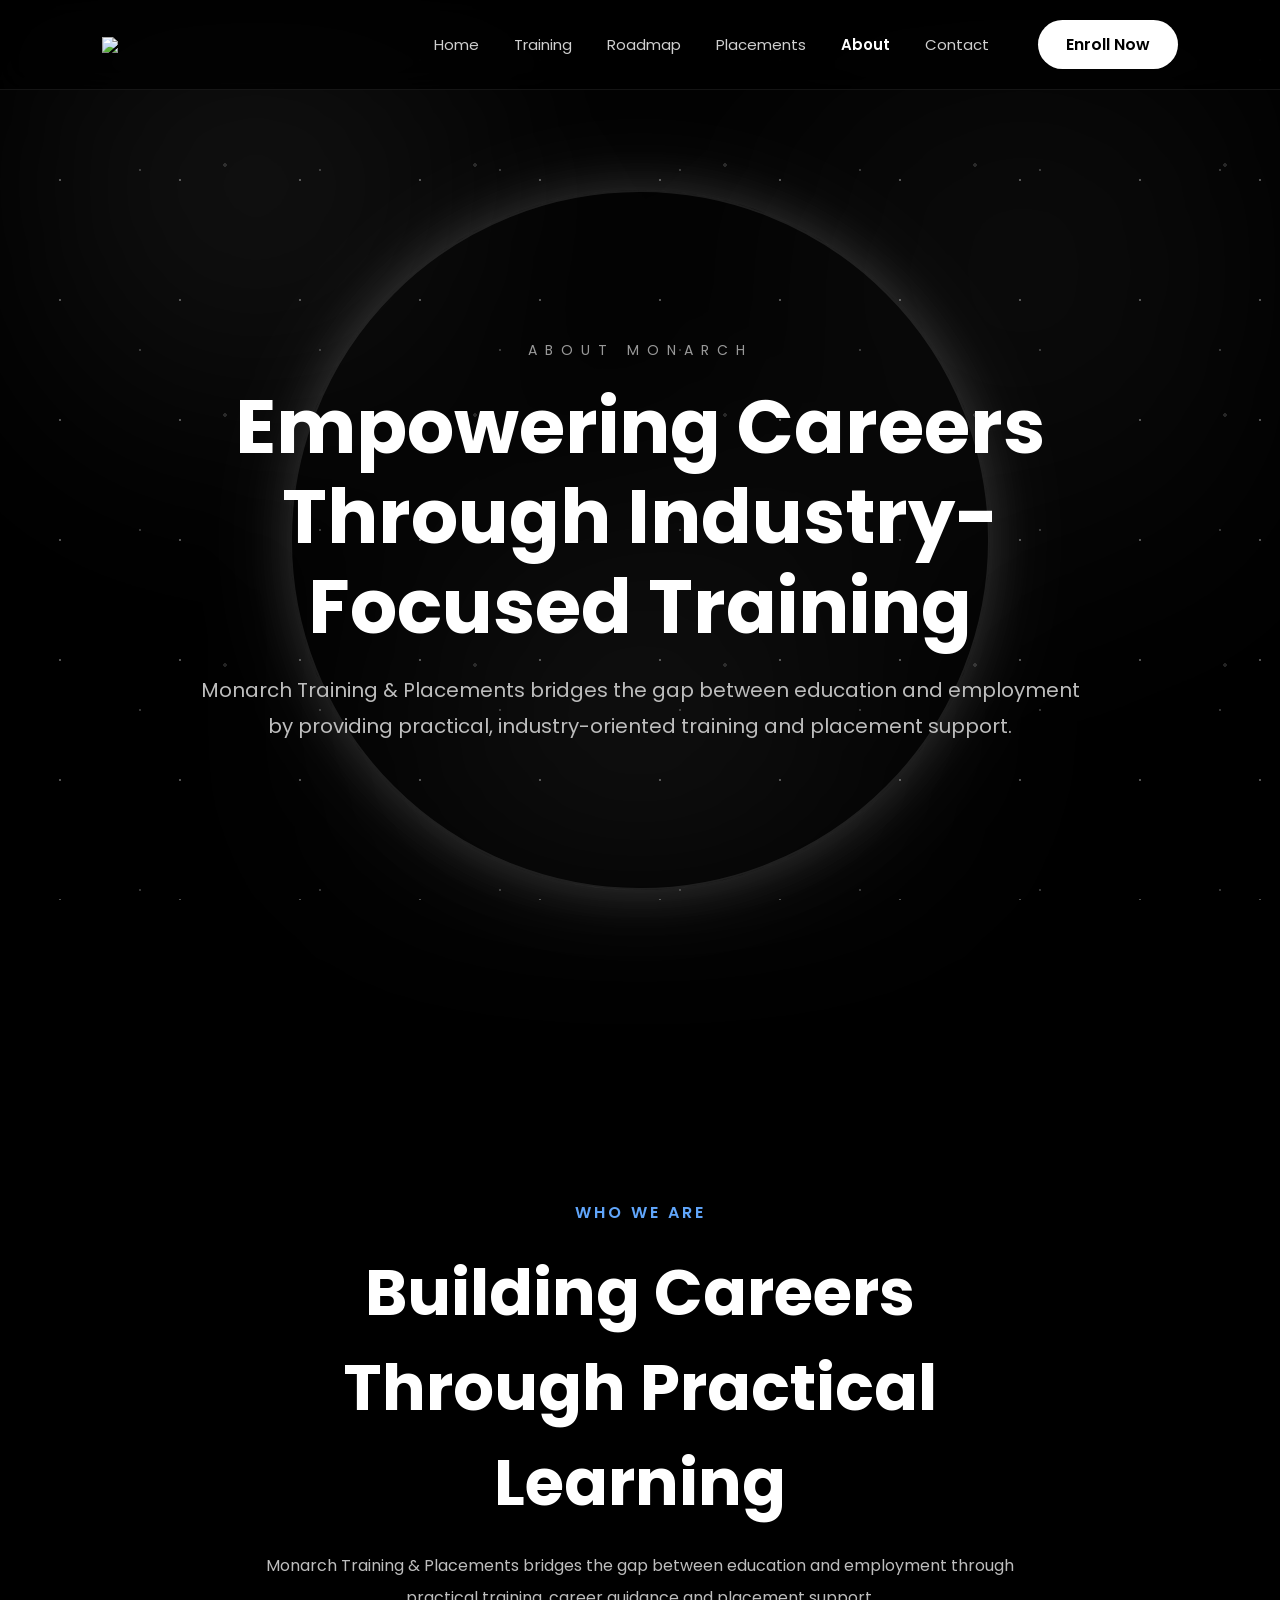
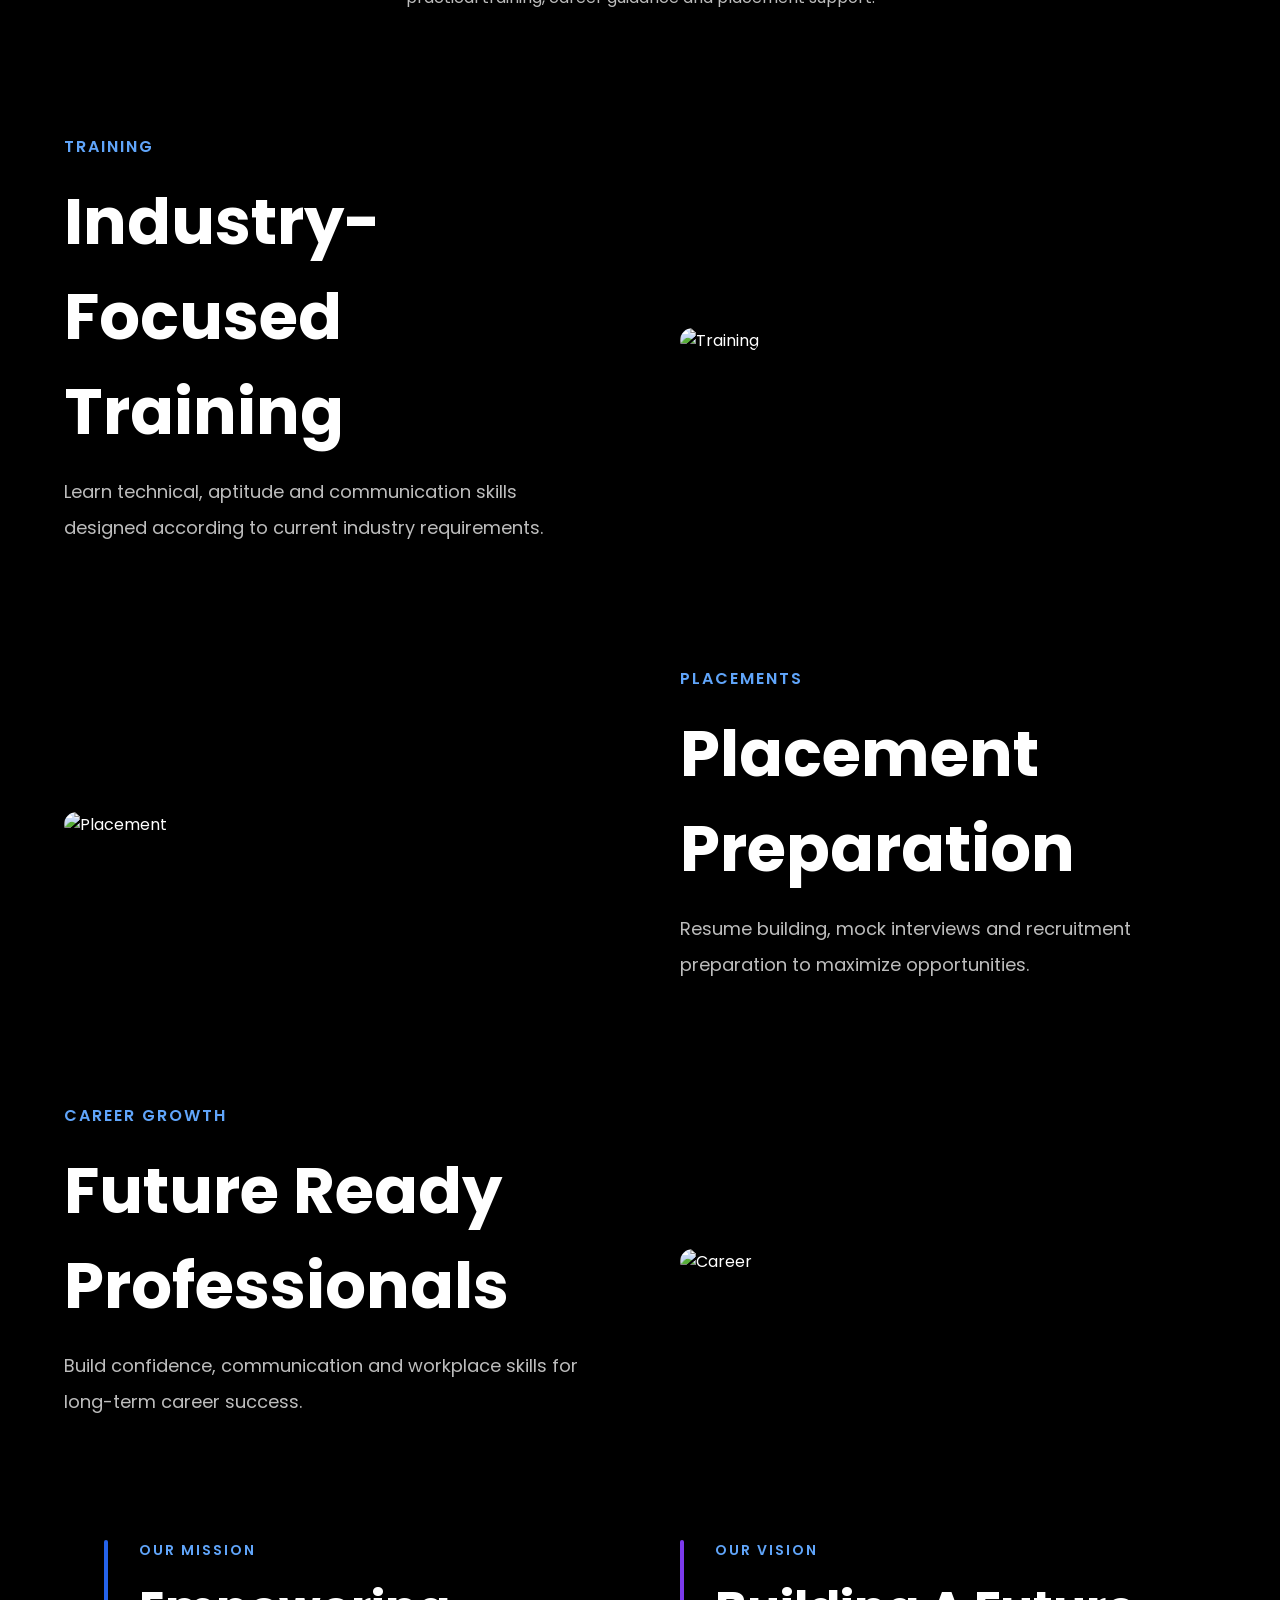
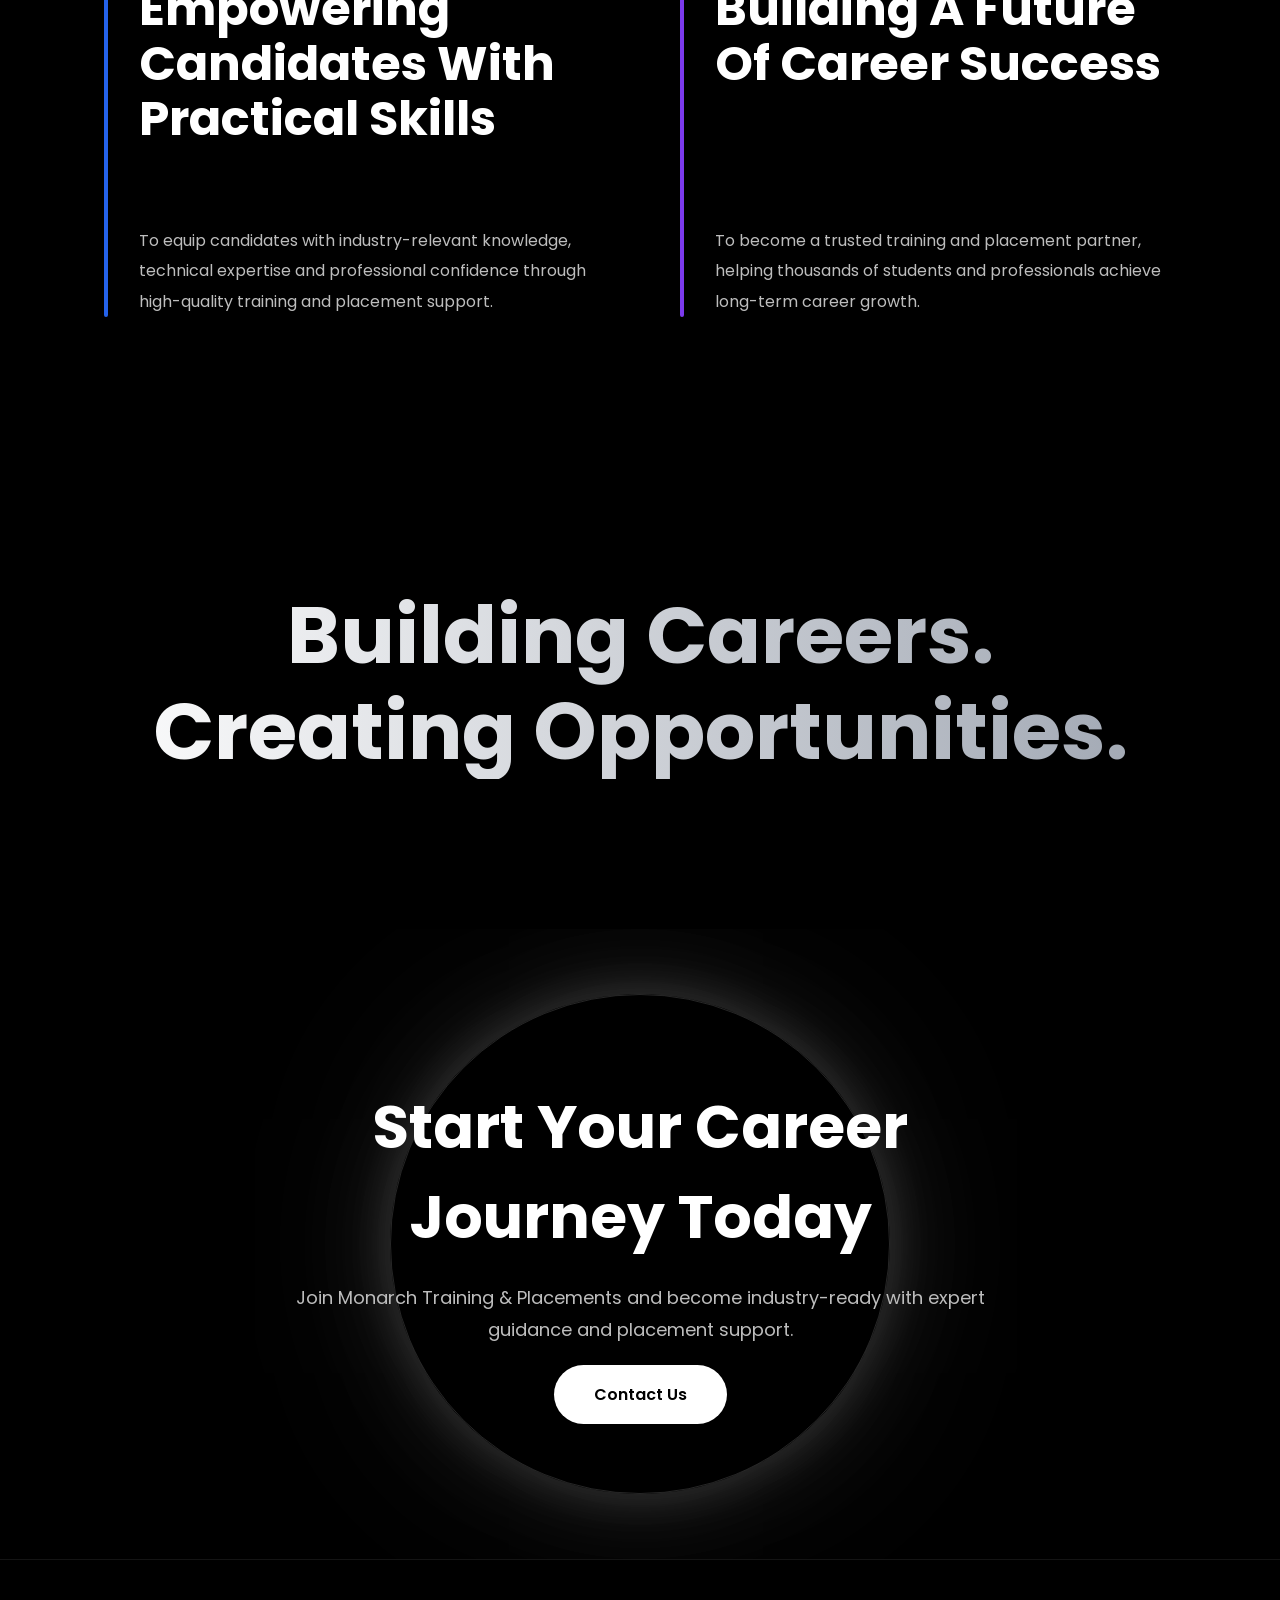
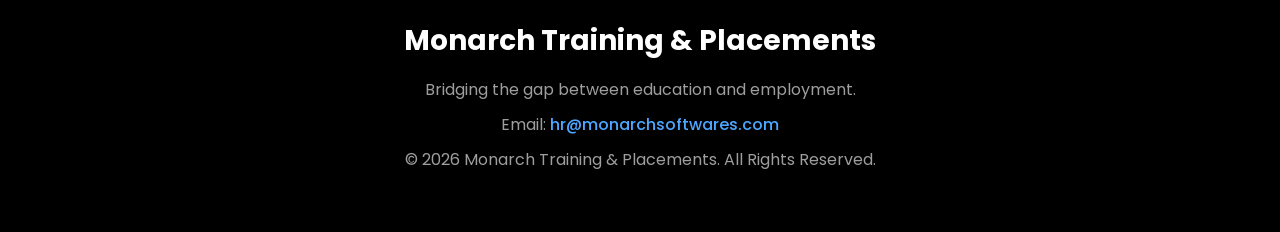
==== commit 816b2bd7: "Fixed placement page and mobile menu" ====
--- a/about.html
+++ b/about.html
@@ -8,7 +8,7 @@
 
 <link rel="preconnect" href="https://fonts.googleapis.com">
 <link href="https://fonts.googleapis.com/css2?family=Poppins:wght@300;400;500;600;700;800&display=swap" rel="stylesheet">
-
+<link href="https://fonts.googleapis.com/css2?family=Poppins..." rel="stylesheet">
 <link rel="stylesheet" href="style.css">
 
 </head>
@@ -276,6 +276,7 @@
     </p>
 
 </footer>
+<script src="script.js"></script>
 
 </body>
 </html>
--- a/style.css
+++ b/style.css
@@ -2780,7 +2780,7 @@
 
 }
 .menu-toggle{
-    display:none;
+    display:block;
     font-size:24px;
     cursor:pointer;
     color:white;
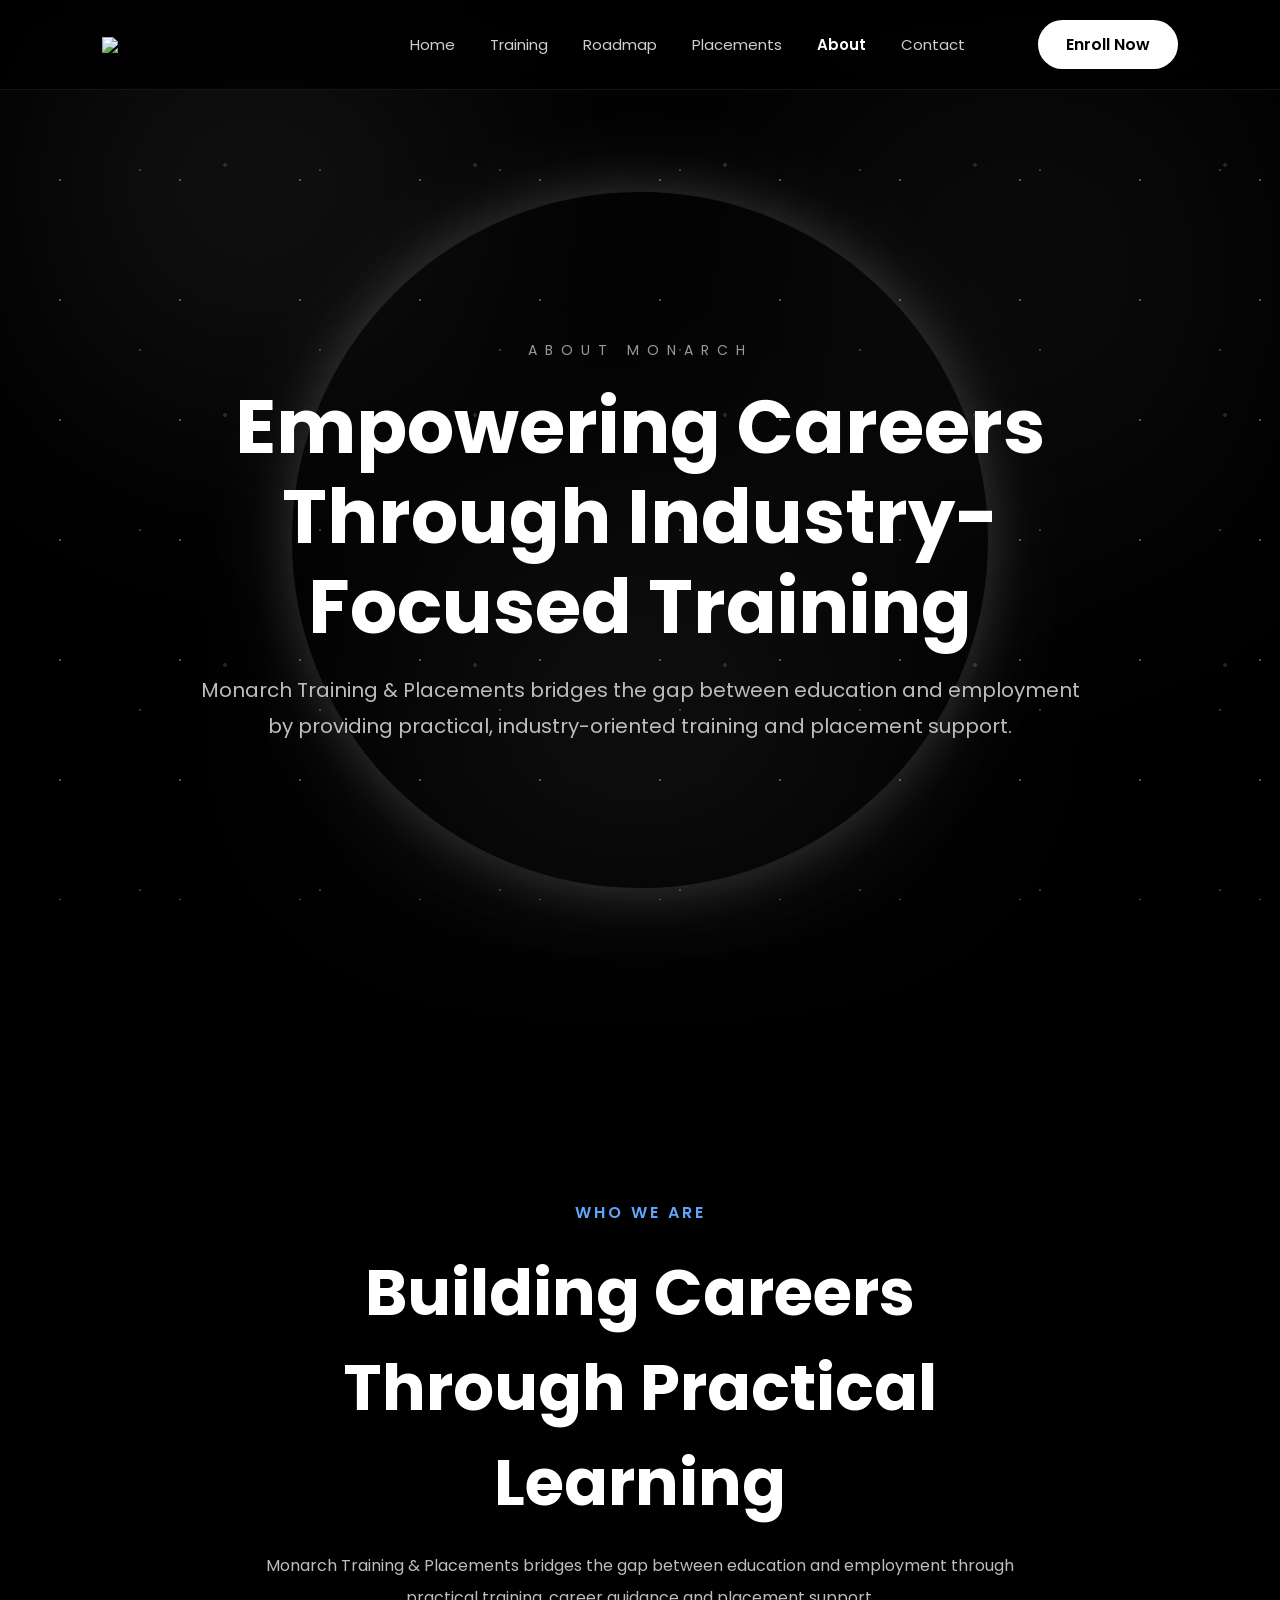
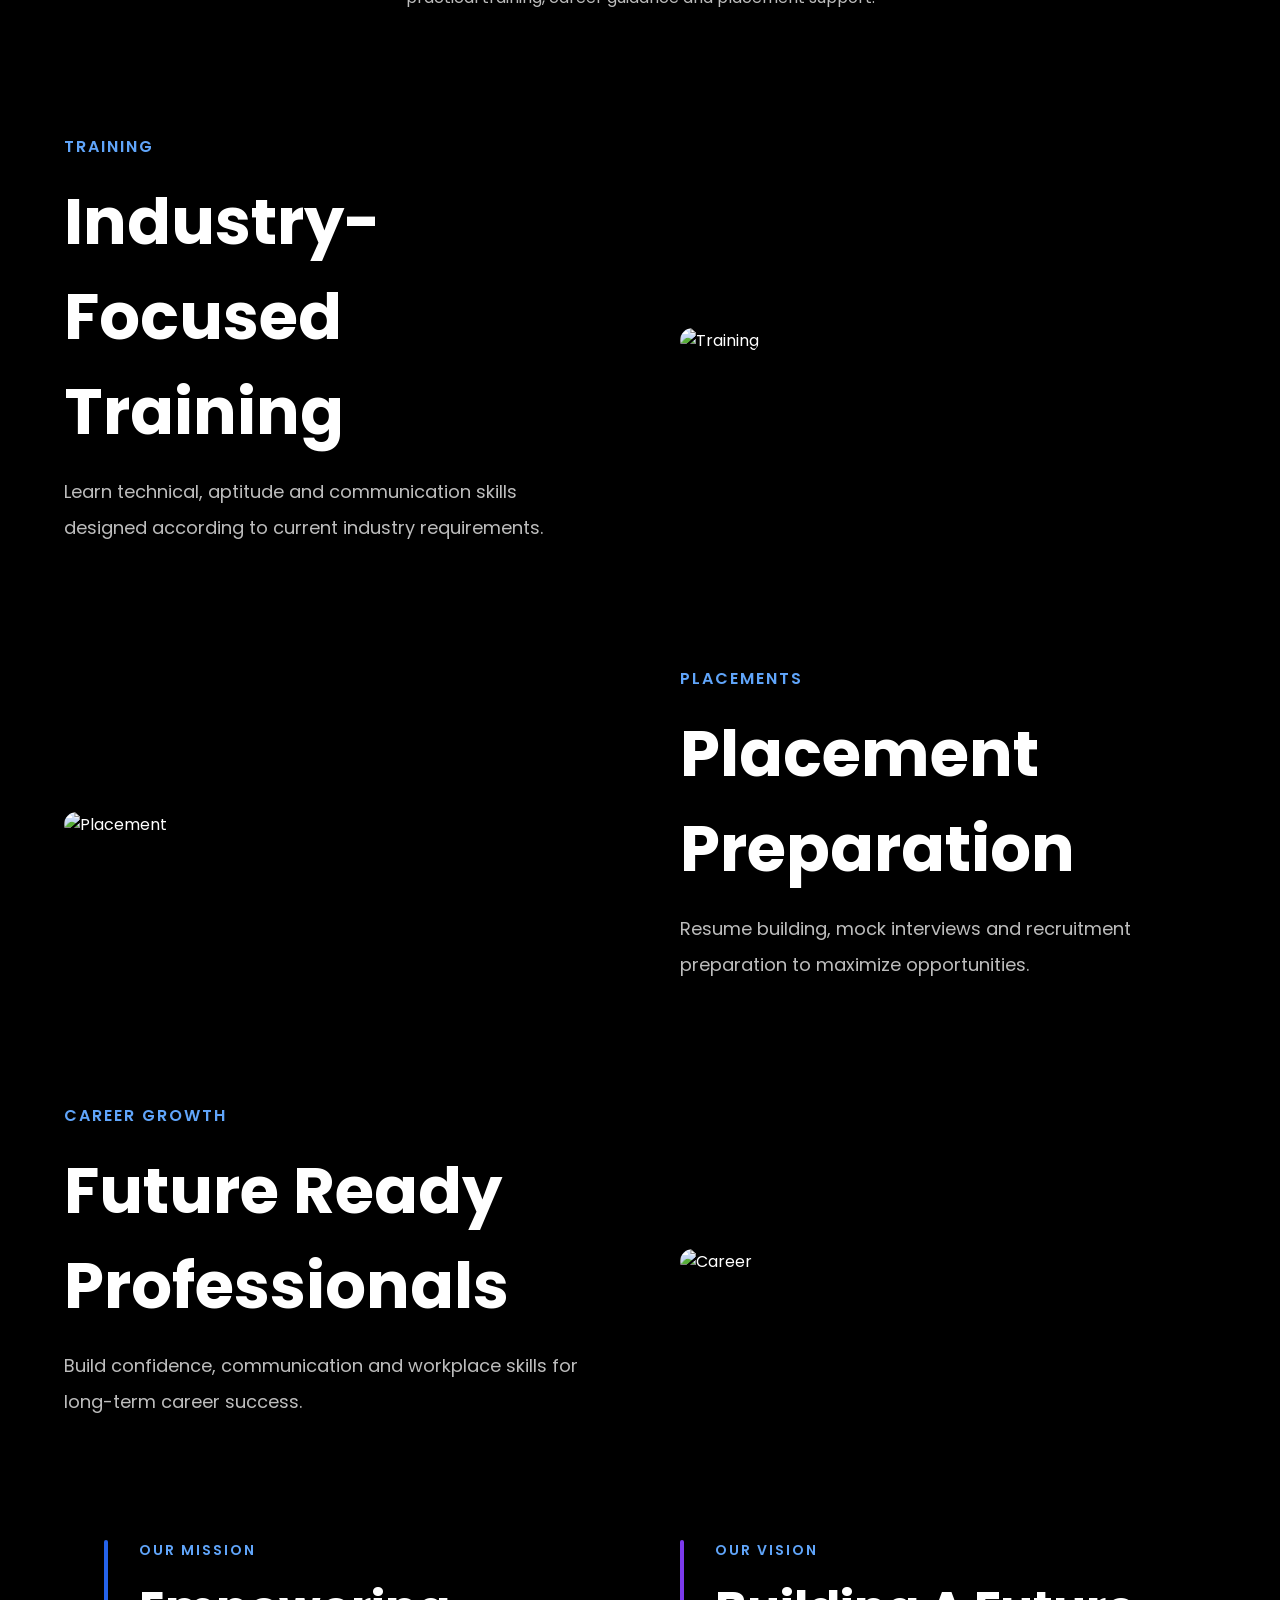
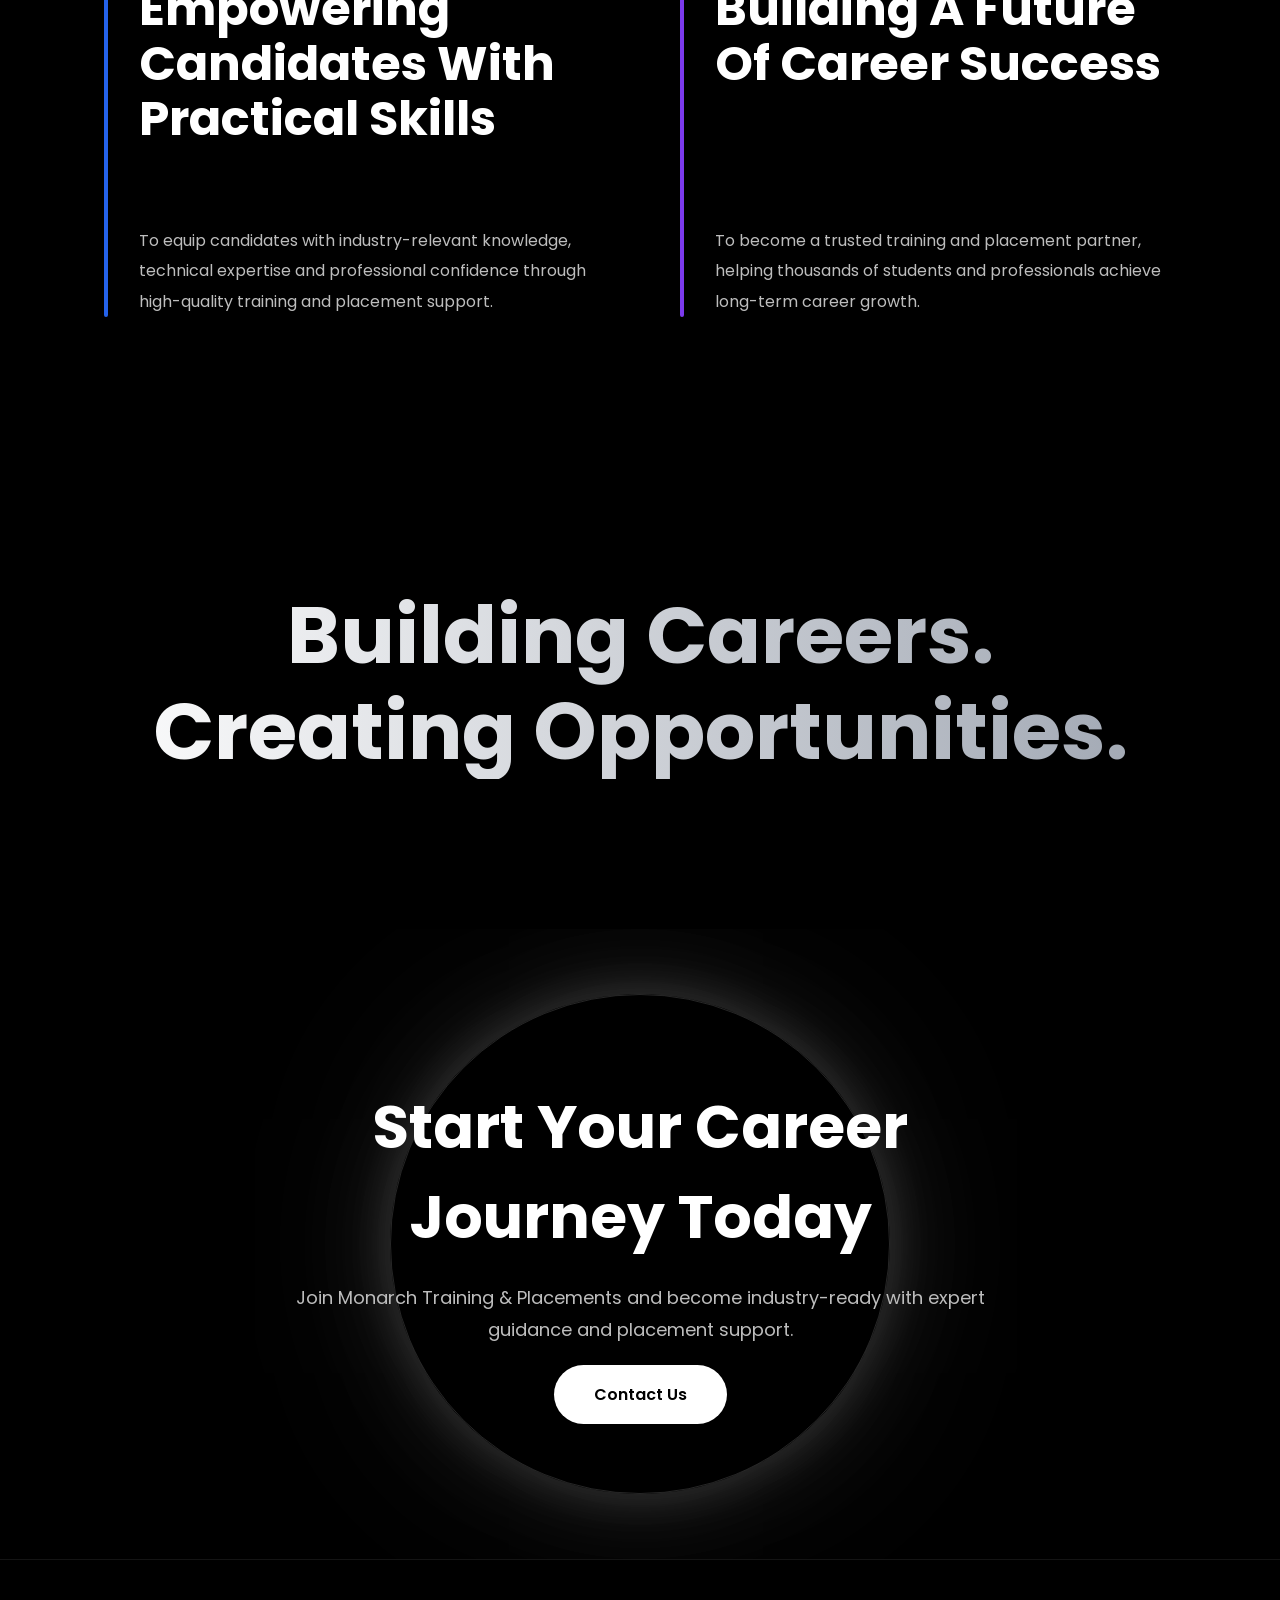
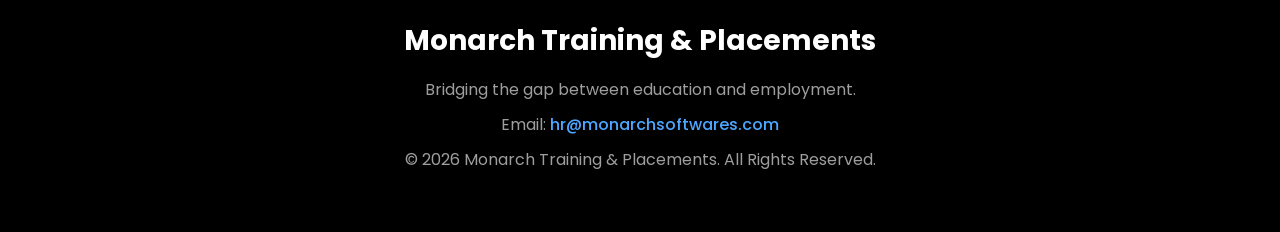
==== commit 52a9fa6c: "Fixed placement page and mobile menu" ====
--- a/about.html
+++ b/about.html
@@ -8,7 +8,7 @@
 
 <link rel="preconnect" href="https://fonts.googleapis.com">
 <link href="https://fonts.googleapis.com/css2?family=Poppins:wght@300;400;500;600;700;800&display=swap" rel="stylesheet">
-<link href="https://fonts.googleapis.com/css2?family=Poppins..." rel="stylesheet">
+
 <link rel="stylesheet" href="style.css">
 
 </head>
@@ -24,9 +24,6 @@
 
     <div class="logo-text">
     </div>
-</div>
-<div class="menu-toggle">
-    <i class="fas fa-bars"></i>
 </div>
 
     <ul class="nav-links">
@@ -276,7 +273,6 @@
     </p>
 
 </footer>
-<script src="script.js"></script>
 
 </body>
 </html>
--- a/style.css
+++ b/style.css
@@ -334,9 +334,6 @@
     line-height:2;
 
     max-width:1200px;
-width:100%;
-width:100%;
-
 
     margin:0 auto;
 }
@@ -1371,8 +1368,6 @@
 .mission-vision-section{
 
     max-width:1200px;
-width:100%;
-width:100%;
     margin:120px auto;
     padding:0 5%;
 
@@ -2386,8 +2381,6 @@
 }
 .zigzag-learning{
     max-width:1200px;
-width:100%;
-width:100%;
     margin:auto;
     padding:100px 8%;
     position:relative;
@@ -2521,301 +2514,4 @@
 
 footer a:hover{
     color:#ffffff;
-}
-/* =========================
-   MOBILE RESPONSIVE
-========================= */
-
-@media (max-width: 768px){
-
-    .navbar{
-        padding:15px 20px;
-        flex-direction:column;
-        gap:15px;
-    }
-
-    .nav-links{
-        flex-wrap:wrap;
-        justify-content:center;
-        gap:15px;
-    }
-
-    .nav-links a{
-        font-size:14px;
-    }
-
-    .enroll-btn{
-        padding:10px 18px;
-    }
-
-    /* Hero */
-
-    .hero-content h1,
-    .contact-content h1,
-    .page-hero h1{
-        font-size:2rem !important;
-        line-height:1.2;
-    }
-
-    .hero-content p,
-    .contact-content p,
-    .page-hero p{
-        font-size:14px;
-    }
-
-    /* Cards */
-
-    .cards-container,
-    .feature-grid,
-    .program-grid,
-    .support-grid,
-    .stats-grid{
-        grid-template-columns:1fr !important;
-    }
-
-    /* Contact */
-
-    .contact-form{
-        width:100%;
-        padding:25px;
-    }
-
-    .contact-info-map{
-        grid-template-columns:1fr !important;
-        gap:30px;
-    }
-
-    .map-box iframe{
-        height:300px;
-    }
-
-    /* CTA */
-
-    .cta-content h2{
-        font-size:1.8rem;
-    }
-
-    /* Footer */
-
-    footer{
-        padding:30px 20px;
-        text-align:center;
-    }
-
-    img{
-        max-width:100%;
-        height:auto;
-    }
-
-}
-/* =========================
-   TABLET
-========================= */
-
-@media screen and (max-width: 992px){
-
-    .navbar{
-        padding:15px 25px;
-    }
-
-    .nav-links{
-        gap:18px;
-    }
-
-    .hero-content h1,
-    .contact-content h1{
-        font-size:3rem;
-    }
-
-    .feature-grid,
-    .program-grid,
-    .support-grid,
-    .stats-grid,
-    .contact-info-map{
-        grid-template-columns:1fr 1fr;
-    }
-
-}
-
-/* =========================
-   MOBILE
-========================= */
-
-@media screen and (max-width:768px){
-
-    body{
-        overflow-x:hidden;
-    }
-
-    .navbar{
-        flex-direction:column;
-        gap:15px;
-        padding:15px;
-    }
-
-    .logo img{
-        width:120px;
-    }
-
-    .nav-links{
-        flex-wrap:wrap;
-        justify-content:center;
-        gap:12px;
-    }
-
-    .nav-links a{
-        font-size:14px;
-    }
-
-    .enroll-btn{
-        width:100%;
-        text-align:center;
-    }
-
-    /* Hero */
-
-    .hero-content,
-    .contact-content,
-    .cta-content{
-        width:90%;
-        margin:auto;
-    }
-
-    .hero-content h1,
-    .contact-content h1{
-        font-size:2rem !important;
-        line-height:1.2;
-    }
-
-    .hero-content p,
-    .contact-content p{
-        font-size:14px;
-        line-height:1.7;
-    }
-
-    /* Grids */
-
-    .feature-grid,
-    .program-grid,
-    .support-grid,
-    .stats-grid,
-    .contact-info-map{
-        grid-template-columns:1fr !important;
-    }
-
-    /* Cards */
-
-    .feature-card,
-    .program-card,
-    .support-card,
-    .stat-card,
-    .contact-info,
-    .contact-form{
-        width:100%;
-    }
-
-    /* Contact Form */
-
-    .contact-form{
-        padding:20px;
-    }
-
-    .contact-form input,
-    .contact-form textarea,
-    .contact-form select{
-        font-size:16px;
-    }
-
-    /* Map */
-
-    .map-box iframe{
-        height:300px;
-    }
-
-    /* CTA */
-
-    .cta-content h2{
-        font-size:1.8rem;
-    }
-
-    /* Footer */
-
-    footer{
-        padding:30px 20px;
-        text-align:center;
-    }
-
-    /* Images */
-
-    img{
-        max-width:100%;
-        height:auto;
-        display:block;
-    }
-
-}
-
-/* =========================
-   SMALL MOBILE
-========================= */
-
-@media screen and (max-width:480px){
-
-    .hero-content h1,
-    .contact-content h1{
-        font-size:1.7rem !important;
-    }
-
-    .cta-content h2{
-        font-size:1.5rem;
-    }
-
-    .nav-links{
-        gap:8px;
-    }
-
-    .nav-links a{
-        font-size:13px;
-    }
-
-}
-.menu-toggle{
-    display:block;
-    font-size:24px;
-    cursor:pointer;
-    color:white;
-}
-
-@media(max-width:768px){
-
-    .navbar{
-        flex-direction:row;
-        justify-content:space-between;
-        align-items:center;
-    }
-
-    .menu-toggle{
-        display:block;
-    }
-
-    .nav-links{
-        display:none;
-        position:absolute;
-        top:80px;
-        left:0;
-        width:100%;
-        background:#070111;
-        flex-direction:column;
-        padding:20px 0;
-        gap:15px;
-        z-index:999;
-    }
-
-    .nav-links.active{
-        display:flex;
-    }
-
-    .enroll-btn{
-        display:none;
-    }
 }
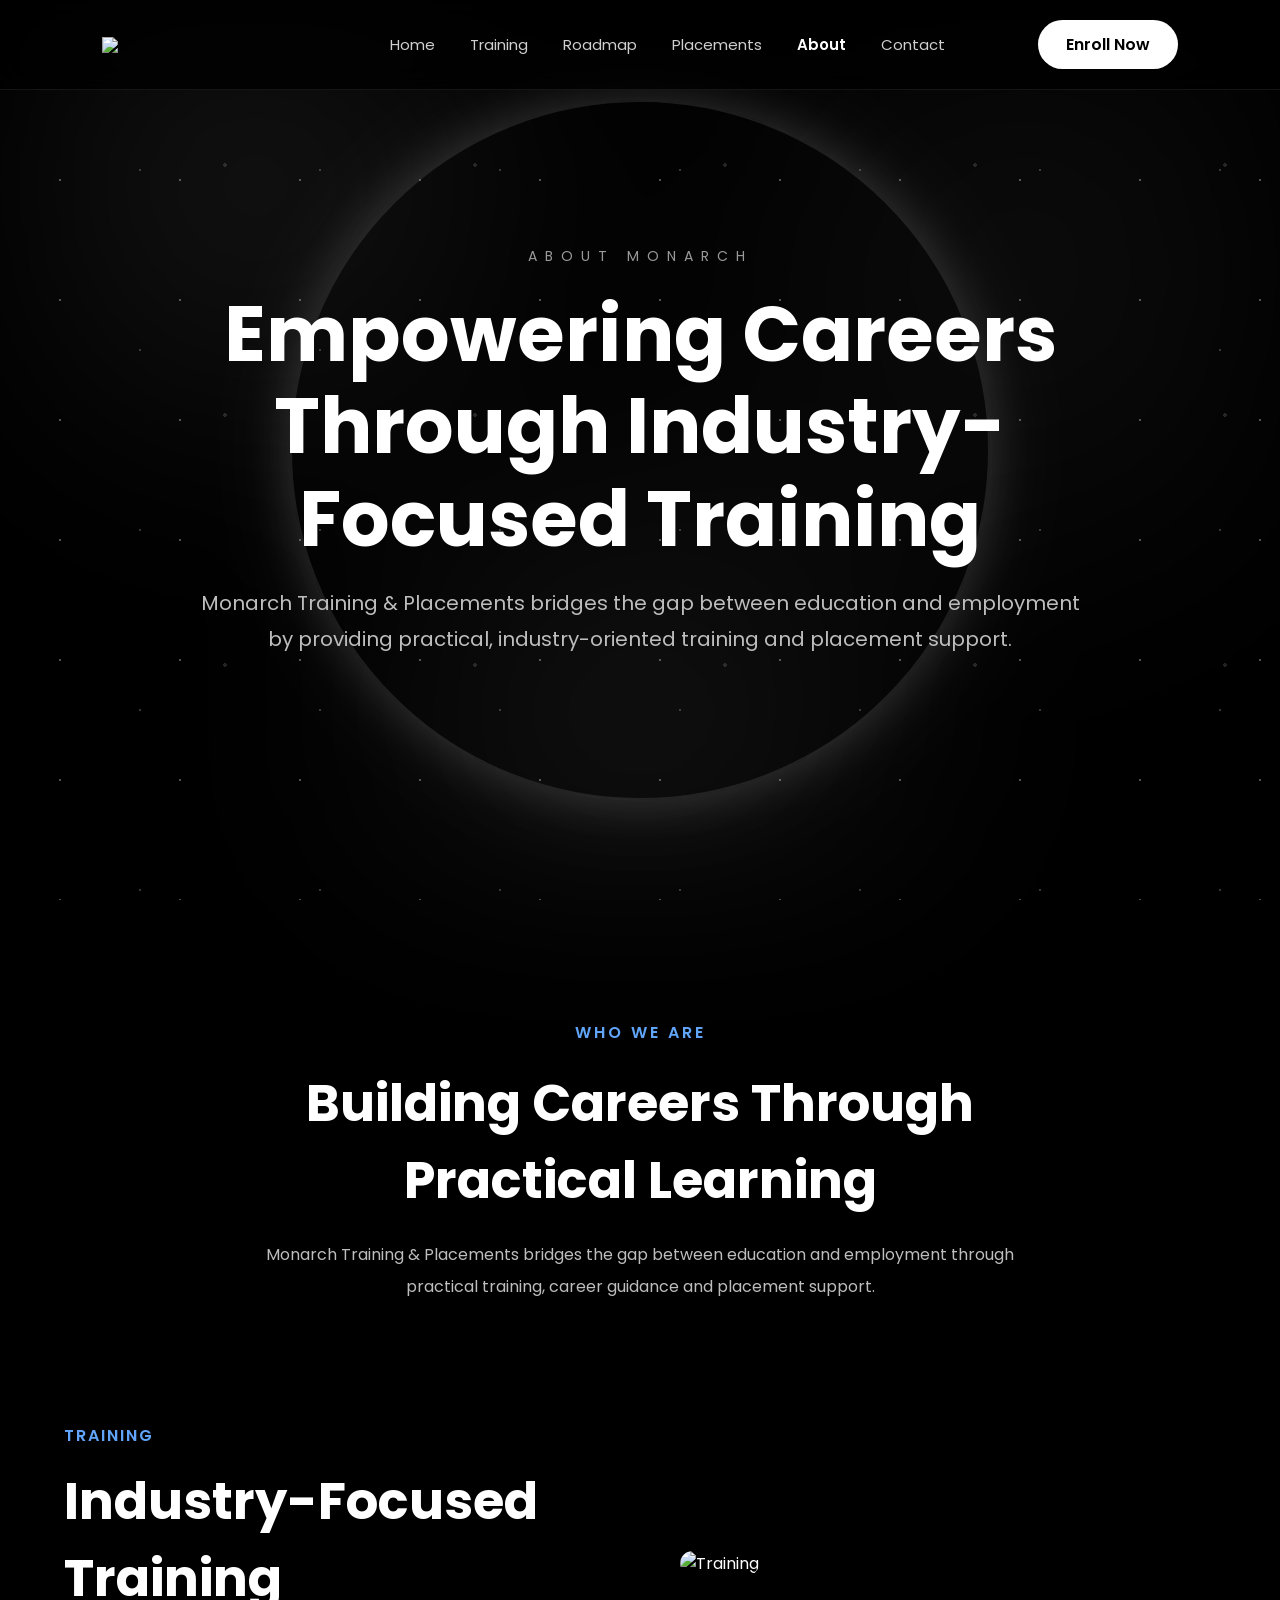
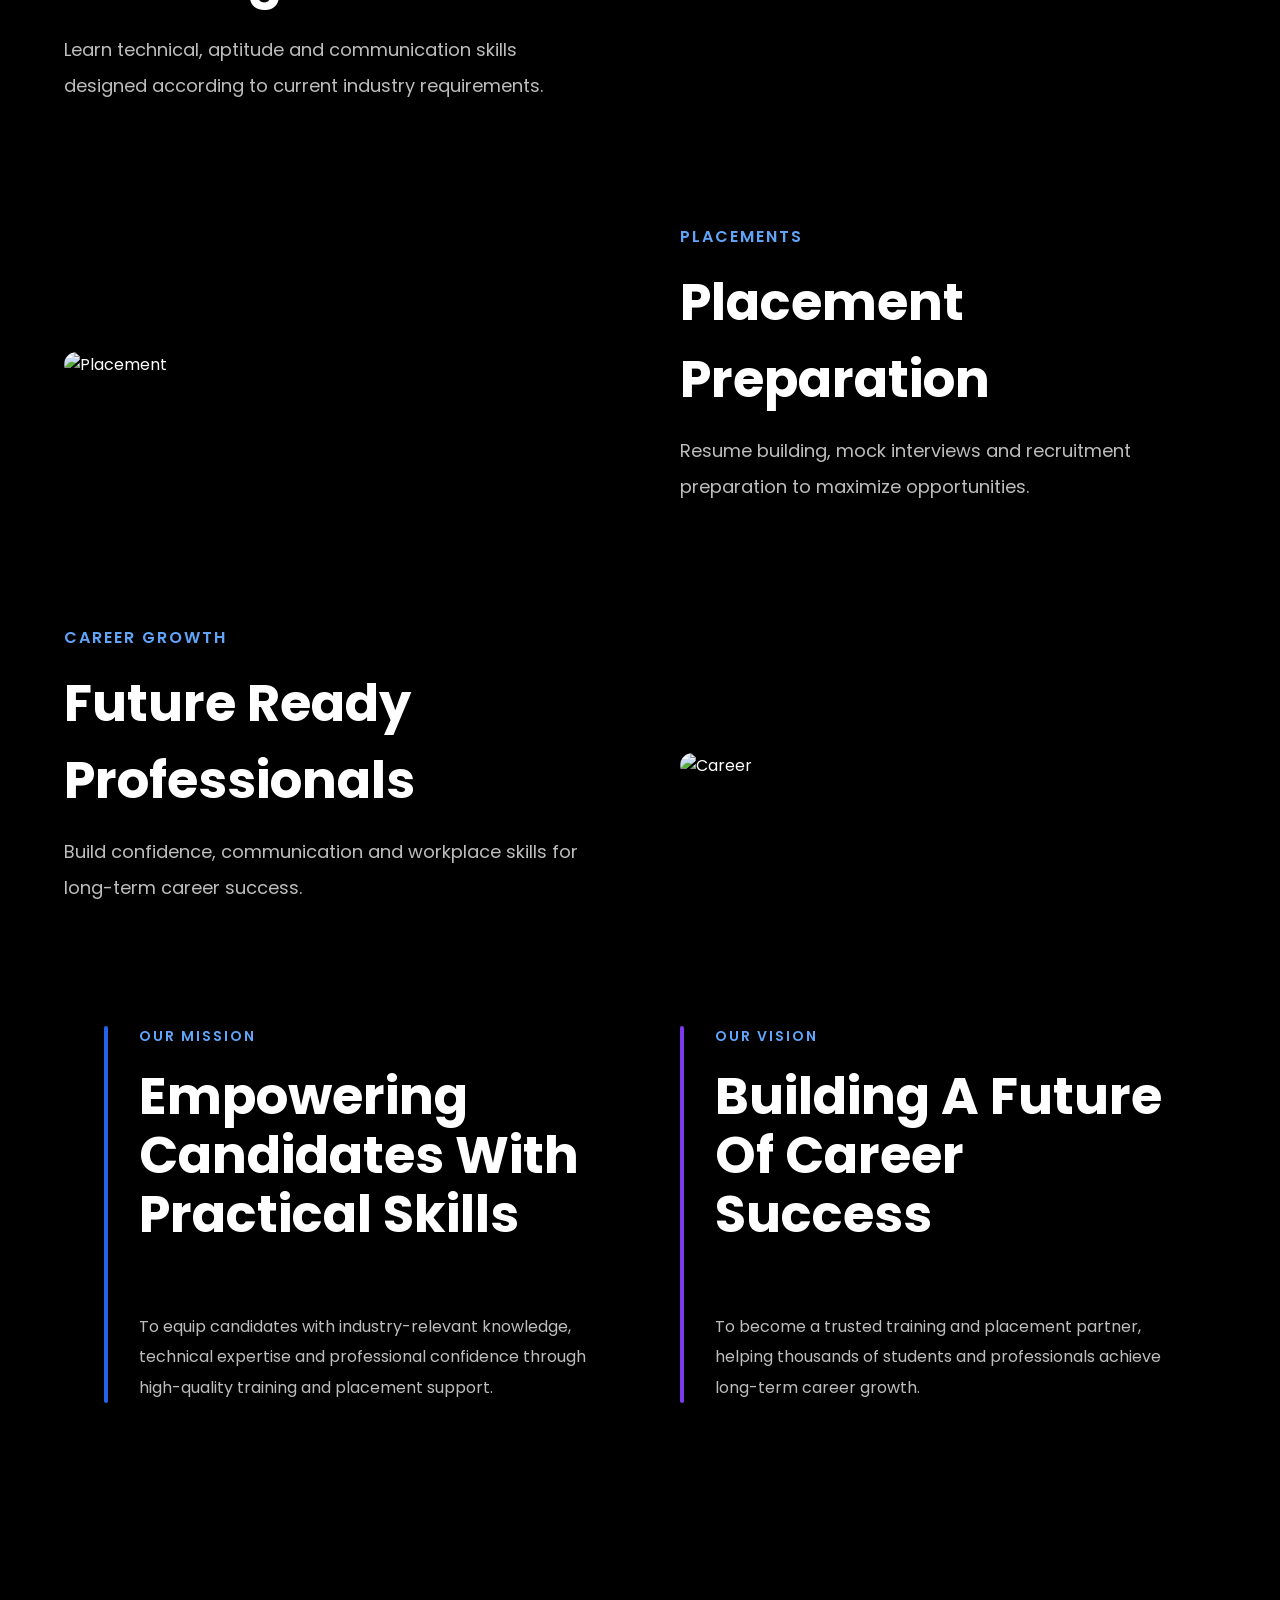
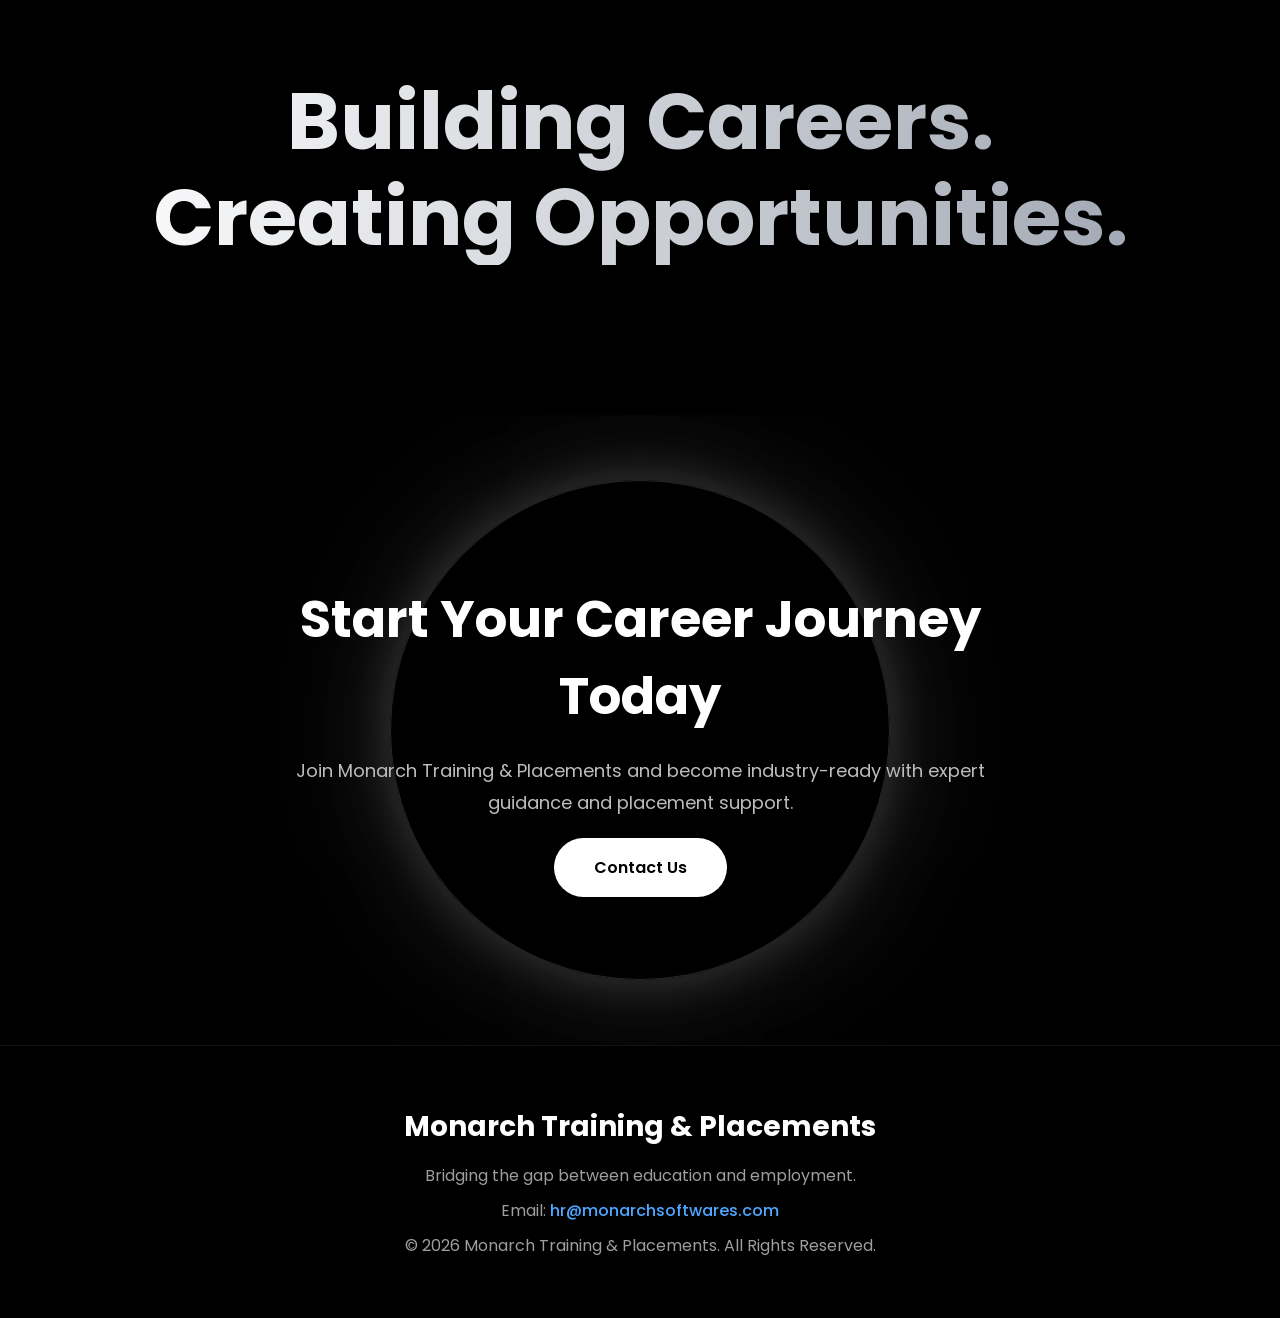
==== commit d6cdd009: "Made website mobile responsive and added hamburger menu" ====
--- a/about.html
+++ b/about.html
@@ -25,6 +25,9 @@
     <div class="logo-text">
     </div>
 </div>
+<div class="menu-toggle">
+    ☰
+</div>
 
     <ul class="nav-links">
 
--- a/style.css
+++ b/style.css
@@ -72,18 +72,25 @@
 }
 
 .logo img{
-    width:220px;
+    width:180px;
     height:auto;
 }
 
 .logo-text h3{
     font-size:24px;
 }
+@media(max-width:768px){
+
+.logo img{
+    width:140px;
+}
+
+}
 
 /* HERO */
 
 .hero{
-min-height:120vh;
+min-height:100vh;
 display:flex;
 justify-content:center;
 align-items:center;
@@ -590,7 +597,7 @@
 }
 .training-hero{
 
-min-height:120vh;
+min-height:100vh;
 
 display:flex;
 justify-content:center;
@@ -642,7 +649,7 @@
 
 .roadmap-hero{
 
-min-height:120vh;
+min-height:100vh;
 
 display:flex;
 
@@ -851,11 +858,23 @@
 }
 
 }
+@media(max-width:768px){
+
+.timeline-dot{
+    left:30px;
+}
+
+.timeline-card{
+    width:calc(100% - 80px);
+    margin-left:80px;
+}
+
+}
 /* PLACEMENT PAGE */
 
 .placement-hero{
 
-min-height:120vh;
+min-height:100vh;
 
 display:flex;
 
@@ -1178,7 +1197,7 @@
 /* ABOUT PAGE */
 
 .about-hero{
-min-height:120vh;
+min-height:100vh;
 display:flex;
 justify-content:center;
 align-items:center;
@@ -1491,12 +1510,23 @@
 height:350px;
 }
 }
+@media(max-width:900px){
+
+.about-showcase{
+    grid-template-columns:1fr;
+}
+
+.showcase-image img{
+    height:300px;
+}
+
+}
 /* ==========================
    CONTACT PAGE
 ========================== */
 
 .contact-hero{
-    min-height:120vh;
+    min-height:100vh;
     display:flex;
     justify-content:center;
     align-items:center;
@@ -1690,7 +1720,13 @@
     box-shadow:
     0 0 20px rgba(123,97,255,.25);
 }
-
+@media(max-width:768px){
+
+.contact-form{
+    padding:25px;
+}
+
+}
 /* ==========================
    CONTACT + MAP
 ========================== */
@@ -1822,6 +1858,7 @@
         font-size:17px;
     }
 }
+
 
 
 .feature-card,
@@ -2514,4 +2551,83 @@
 
 footer a:hover{
     color:#ffffff;
+}
+.menu-toggle{
+    display:none;
+    font-size:32px;
+    color:#fff;
+    cursor:pointer;
+}
+
+@media(max-width:992px){
+
+    .menu-toggle{
+        display:block;
+    }
+
+    .nav-links{
+        position:absolute;
+        top:100%;
+        left:0;
+        width:100%;
+        background:#000;
+        flex-direction:column;
+        gap:20px;
+        padding:30px;
+        display:none;
+    }
+
+    .nav-links.active{
+        display:flex;
+    }
+}
+.hero-content h1,
+.training-content h1,
+.roadmap-content h1,
+.placement-content h1,
+.about-content h1,
+.contact-content h1{
+    font-size:clamp(3rem,6vw,5rem);
+}
+@media(max-width:768px){
+
+.enroll-btn,
+.primary-btn,
+.secondary-btn,
+.cta-btn,
+.banner-btn{
+
+    width:100%;
+    text-align:center;
+}
+
+}
+/* UNIVERSAL RESPONSIVE HEADINGS */
+
+.hero-content h1,
+.training-content h1,
+.roadmap-content h1,
+.placement-content h1,
+.about-content h1,
+.contact-content h1{
+
+    font-size:clamp(3rem,6vw,5rem);
+
+}
+
+.why-monarch h2,
+.training-modules h2,
+.companies h2,
+.about-intro h2,
+.showcase-text h2,
+.mission-side h2,
+.vision-side h2,
+.cta-content h2,
+.section-heading h2,
+.timeline-section h2,
+.contact-form h2,
+.contact-info h2{
+
+    font-size:clamp(2rem,4vw,4rem);
+
 }
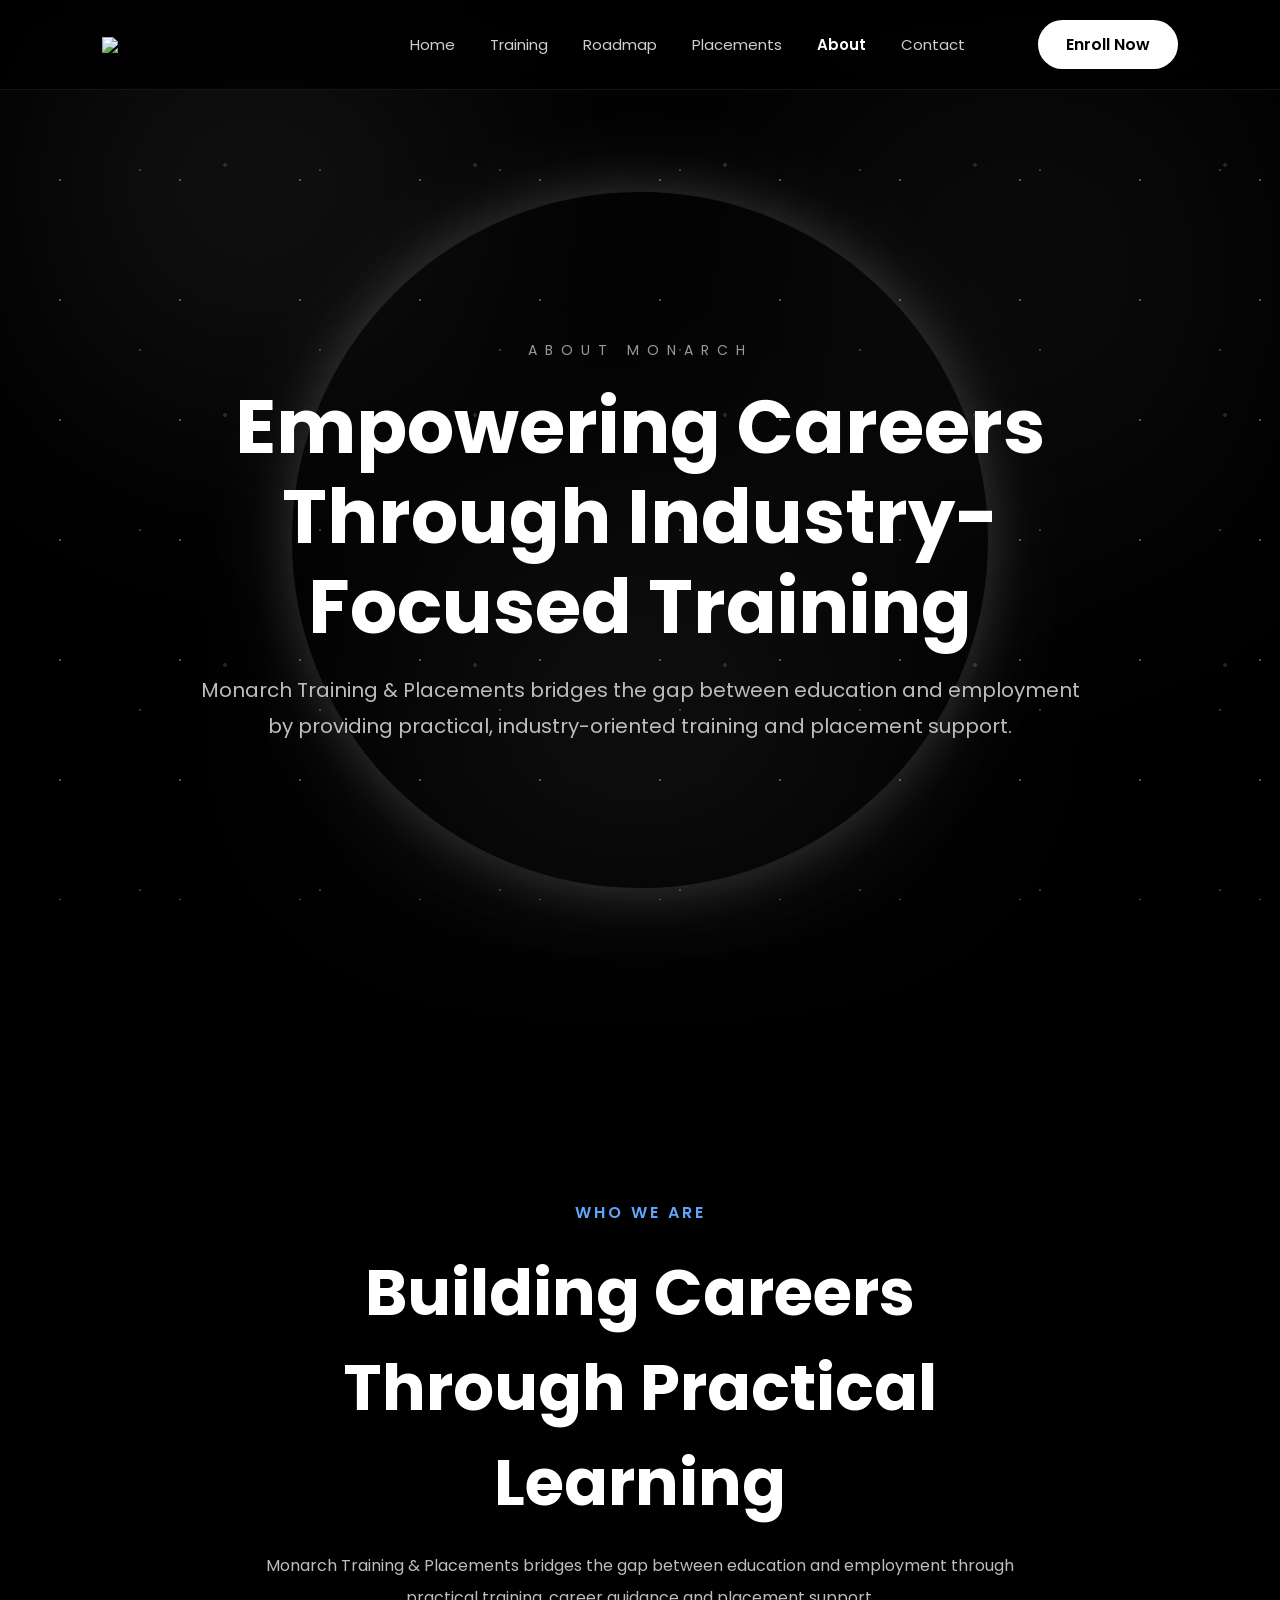
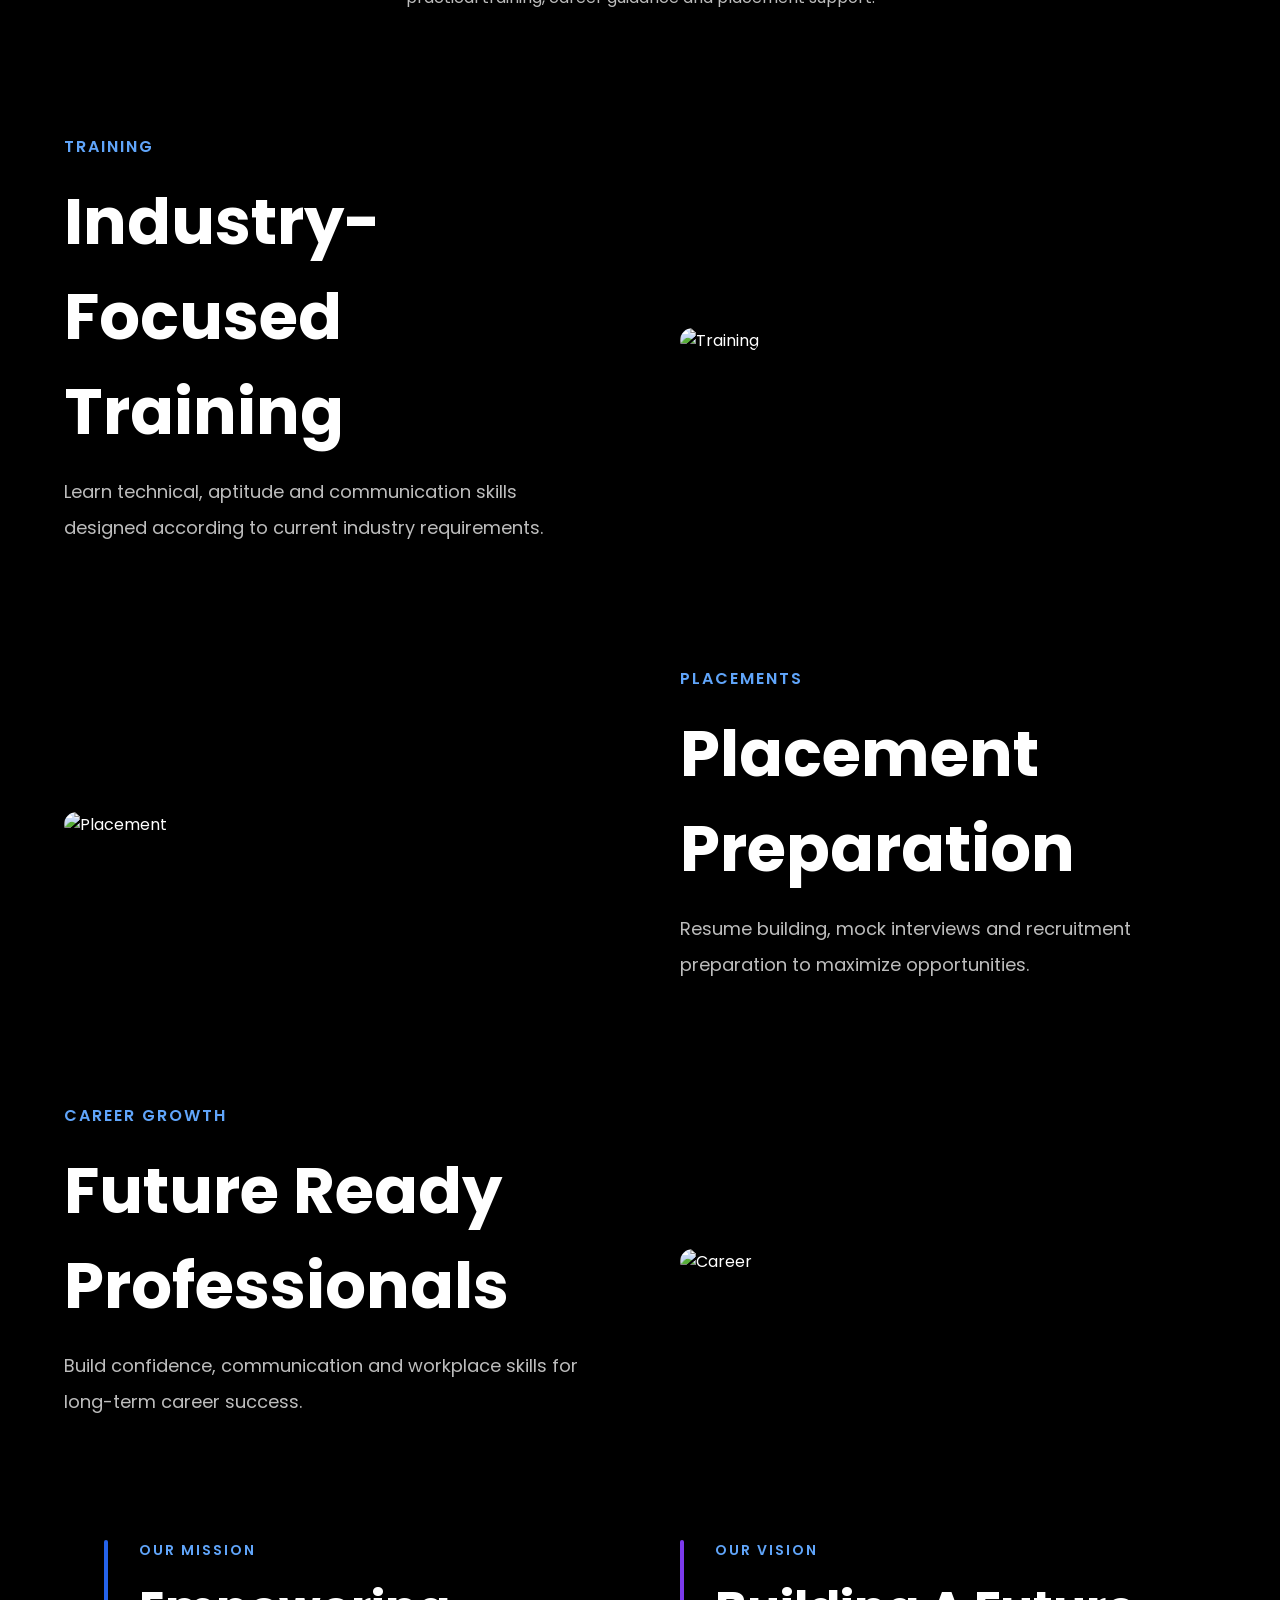
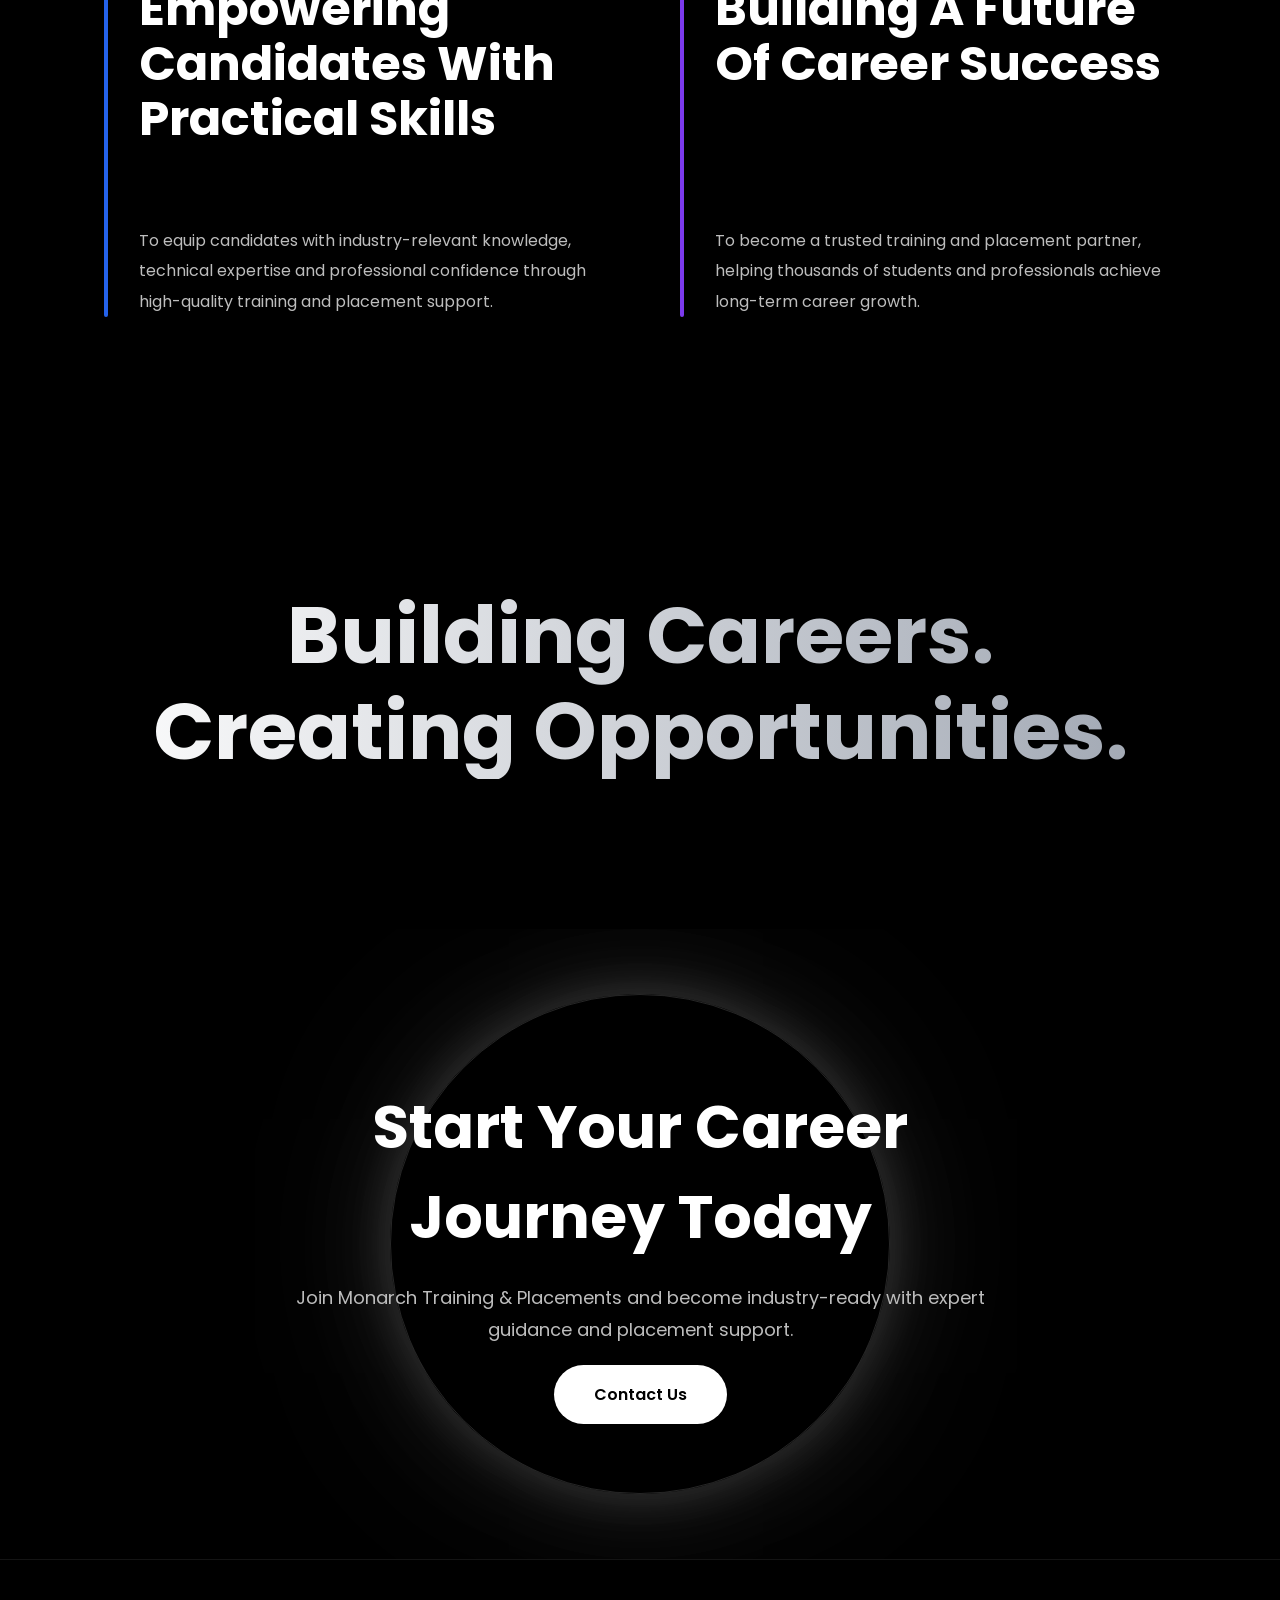
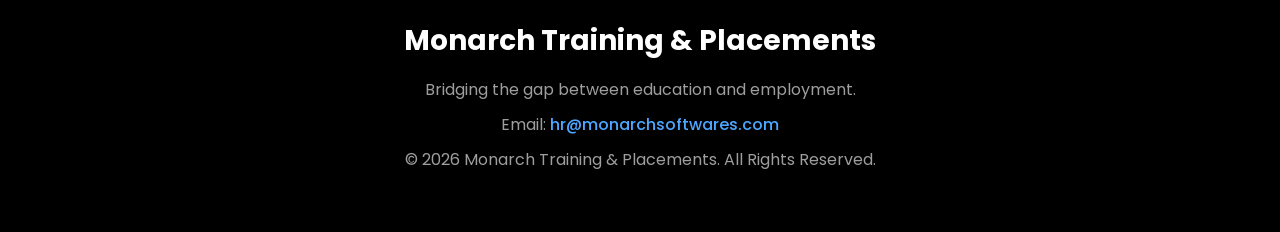
==== commit bf84a8fc: "Mobile view fixes and UI updates" ====
--- a/about.html
+++ b/about.html
@@ -25,9 +25,6 @@
     <div class="logo-text">
     </div>
 </div>
-<div class="menu-toggle">
-    ☰
-</div>
 
     <ul class="nav-links">
 
@@ -48,6 +45,9 @@
     <a href="contact.html" class="enroll-btn">
         Enroll Now
     </a>
+    <div class="menu-toggle">
+    ☰
+</div>
 
 </nav>
 
@@ -276,6 +276,6 @@
     </p>
 
 </footer>
-
+<script src="script.js"></script>
 </body>
 </html>
--- a/style.css
+++ b/style.css
@@ -72,25 +72,18 @@
 }
 
 .logo img{
-    width:180px;
+    width:220px;
     height:auto;
 }
 
 .logo-text h3{
     font-size:24px;
 }
-@media(max-width:768px){
-
-.logo img{
-    width:140px;
-}
-
-}
 
 /* HERO */
 
 .hero{
-min-height:100vh;
+min-height:120vh;
 display:flex;
 justify-content:center;
 align-items:center;
@@ -597,7 +590,7 @@
 }
 .training-hero{
 
-min-height:100vh;
+min-height:120vh;
 
 display:flex;
 justify-content:center;
@@ -649,7 +642,7 @@
 
 .roadmap-hero{
 
-min-height:100vh;
+min-height:120vh;
 
 display:flex;
 
@@ -858,23 +851,11 @@
 }
 
 }
-@media(max-width:768px){
-
-.timeline-dot{
-    left:30px;
-}
-
-.timeline-card{
-    width:calc(100% - 80px);
-    margin-left:80px;
-}
-
-}
 /* PLACEMENT PAGE */
 
 .placement-hero{
 
-min-height:100vh;
+min-height:120vh;
 
 display:flex;
 
@@ -1197,7 +1178,7 @@
 /* ABOUT PAGE */
 
 .about-hero{
-min-height:100vh;
+min-height:120vh;
 display:flex;
 justify-content:center;
 align-items:center;
@@ -1510,23 +1491,12 @@
 height:350px;
 }
 }
-@media(max-width:900px){
-
-.about-showcase{
-    grid-template-columns:1fr;
-}
-
-.showcase-image img{
-    height:300px;
-}
-
-}
 /* ==========================
    CONTACT PAGE
 ========================== */
 
 .contact-hero{
-    min-height:100vh;
+    min-height:120vh;
     display:flex;
     justify-content:center;
     align-items:center;
@@ -1720,13 +1690,7 @@
     box-shadow:
     0 0 20px rgba(123,97,255,.25);
 }
-@media(max-width:768px){
-
-.contact-form{
-    padding:25px;
-}
-
-}
+
 /* ==========================
    CONTACT + MAP
 ========================== */
@@ -1858,7 +1822,6 @@
         font-size:17px;
     }
 }
-
 
 
 .feature-card,
@@ -2554,12 +2517,12 @@
 }
 .menu-toggle{
     display:none;
-    font-size:32px;
+    font-size:30px;
     color:#fff;
     cursor:pointer;
 }
 
-@media(max-width:992px){
+@media(max-width:768px){
 
     .menu-toggle{
         display:block;
@@ -2572,62 +2535,835 @@
         width:100%;
         background:#000;
         flex-direction:column;
+        padding:25px;
         gap:20px;
-        padding:30px;
         display:none;
+        text-align:center;
     }
 
     .nav-links.active{
         display:flex;
     }
-}
+
+    .navbar .enroll-btn{
+        display:none;
+    }
+
+    .nav-links::after{
+        content:'Enroll Now';
+        display:block;
+        background:#fff;
+        color:#000;
+        padding:14px 25px;
+        border-radius:40px;
+        font-weight:600;
+        margin-top:10px;
+    }
+}
+@media(max-width:768px){
+
+.timeline::before{
+    display:none;
+}
+
+.timeline-item,
+.timeline-item:nth-child(odd),
+.timeline-item:nth-child(even){
+
+    justify-content:center;
+}
+
+.timeline-dot{
+    display:none;
+}
+
+.timeline-card{
+
+    width:100%;
+    max-width:100%;
+    margin:0 !important;
+    min-height:320px;
+
+    display:flex;
+    flex-direction:column;
+    justify-content:center;
+}
+}
+@media(max-width:768px){
+
+.zigzag-item,
+.zigzag-item.left,
+.zigzag-item.right{
+
+    flex-direction:column;
+    text-align:center;
+    margin-bottom:35px;
+}
+
+.circle{
+    margin-bottom:15px;
+}
+
+.content{
+    width:100%;
+}
+}
+@media(max-width:768px){
+
+footer{
+    padding:40px 20px;
+}
+
+footer h3{
+    font-size:22px;
+}
+
+footer p{
+    font-size:14px;
+    line-height:1.8;
+}
+}
+@media(max-width:768px){
+
 .hero-content h1,
 .training-content h1,
 .roadmap-content h1,
-.placement-content h1,
 .about-content h1,
-.contact-content h1{
-    font-size:clamp(3rem,6vw,5rem);
+.contact-content h1,
+.placement-content h1{
+    font-size:38px;
+    line-height:1.2;
+}
+
+.hero-content p,
+.training-content p,
+.roadmap-content p,
+.about-content p,
+.contact-content p,
+.placement-content p{
+    font-size:15px;
+    line-height:1.8;
+}
+
+h2{
+    font-size:28px !important;
+}
+
+h3{
+    font-size:20px !important;
+}
 }
 @media(max-width:768px){
 
-.enroll-btn,
+.logo img{
+    width:160px;
+}
+}
+@media(max-width:768px){
+
 .primary-btn,
 .secondary-btn,
 .cta-btn,
+.enroll-btn,
 .banner-btn{
 
     width:100%;
+    max-width:300px;
     text-align:center;
 }
-
-}
-/* UNIVERSAL RESPONSIVE HEADINGS */
-
-.hero-content h1,
-.training-content h1,
-.roadmap-content h1,
-.placement-content h1,
-.about-content h1,
+}
+@media(max-width:768px){
+
+.stat-card{
+    min-height:180px;
+    display:flex;
+    flex-direction:column;
+    justify-content:center;
+}
+}
+@media(max-width:768px){
+
+.hero{
+    min-height:85vh;
+    padding:120px 20px 60px;
+}
+
+.hero-content{
+    max-width:100%;
+}
+
+.subtitle{
+    font-size:10px;
+    letter-spacing:5px;
+    line-height:1.8;
+    display:block;
+    margin-bottom:15px;
+}
+
+.hero-content h1{
+    font-size:42px;
+    line-height:1.05;
+    margin-bottom:18px;
+}
+
+.hero-content p{
+    font-size:14px;
+    line-height:1.9;
+    max-width:320px;
+    margin:auto;
+}
+
+.hero-buttons{
+    margin-top:30px;
+    gap:15px;
+}
+
+.primary-btn,
+.secondary-btn{
+    width:260px;
+    padding:15px;
+}
+
+.glow-circle{
+    width:280px;
+    height:280px;
+    opacity:.45;
+}
+
+}
+@media(max-width:768px){
+
+.zigzag-item .content{
+
+    width:220px !important;
+    height:200px !important;
+
+    min-height:200px !important;
+    max-height:200px !important;
+
+    padding:20px;
+
+    display:flex;
+    flex-direction:column;
+
+    justify-content:center;
+    align-items:center;
+
+    text-align:center;
+
+    border-radius:20px;
+}
+
+.zigzag-item .content h3{
+
+    min-height:55px;
+
+    display:flex;
+    align-items:center;
+    justify-content:center;
+
+    margin-bottom:10px;
+
+    font-size:20px;
+}
+
+.zigzag-item .content p{
+
+    min-height:70px;
+
+    display:flex;
+    align-items:center;
+    justify-content:center;
+
+    font-size:13px;
+    line-height:1.6;
+}
+}
+/* ==========================
+   TRAINING PAGE MOBILE HERO
+========================== */
+
+@media(max-width:768px){
+
+/* HERO */
+
+.training-hero{
+
+    min-height:85vh !important;
+
+    display:flex;
+    justify-content:center;
+    align-items:center;
+
+    padding:90px 20px 40px;
+
+    text-align:center;
+
+    overflow:hidden;
+}
+
+.training-content{
+
+    max-width:340px;
+    margin:auto;
+
+    position:relative;
+    z-index:2;
+}
+
+.training-content .subtitle{
+
+    display:block;
+
+    font-size:9px;
+
+    letter-spacing:3px;
+
+    color:#9e9e9e;
+
+    margin-bottom:18px;
+
+    line-height:1.8;
+}
+
+.training-content h1{
+
+    font-size:42px;
+
+    font-weight:800;
+
+    line-height:1.15;
+
+    letter-spacing:-1px;
+
+    margin:0 auto 20px;
+
+    max-width:320px;
+}
+
+.training-content p{
+
+    font-size:14px;
+
+    line-height:1.9;
+
+    color:#bdbdbd;
+
+    max-width:320px;
+
+    margin:auto;
+}
+
+.training-hero .glow-circle{
+
+    width:300px;
+
+    height:300px;
+
+    opacity:.45;
+}
+
+/* WHAT YOU WILL LEARN */
+
+.zigzag-learning{
+
+    padding:70px 20px;
+}
+
+.zigzag-learning h2{
+
+    font-size:34px;
+
+    margin-bottom:40px;
+
+    text-align:center;
+}
+
+.zigzag-item{
+
+    margin-bottom:25px;
+}
+
+.zigzag-item .content{
+
+    width:240px !important;
+
+    height:200px !important;
+
+    min-height:200px !important;
+
+    max-height:200px !important;
+
+    padding:20px;
+
+    display:flex;
+
+    flex-direction:column;
+
+    justify-content:center;
+
+    align-items:center;
+
+    text-align:center;
+}
+
+.zigzag-item .content h3{
+
+    height:55px;
+
+    display:flex;
+
+    align-items:center;
+
+    justify-content:center;
+
+    text-align:center;
+
+    font-size:22px;
+
+    margin-bottom:10px;
+}
+
+.zigzag-item .content p{
+
+    height:70px;
+
+    display:flex;
+
+    align-items:center;
+
+    justify-content:center;
+
+    text-align:center;
+
+    font-size:13px;
+
+    line-height:1.6;
+}
+
+/* OUTCOME CARDS */
+
+.stat-card{
+
+    min-height:180px;
+
+    display:flex;
+
+    flex-direction:column;
+
+    justify-content:center;
+}
+
+}
+@media(max-width:768px){
+
+.about-showcase{
+
+    display:flex !important;
+
+    flex-direction:column !important;
+
+    gap:25px;
+
+    margin:80px auto;
+
+    padding:0 20px;
+
+    text-align:center;
+}
+
+.reverse{
+
+    flex-direction:column !important;
+}
+
+.showcase-text{
+
+    width:100%;
+}
+
+.showcase-image{
+
+    width:100%;
+}
+
+.showcase-image img{
+
+    width:100%;
+
+    height:280px;
+
+    object-fit:cover;
+
+    border-radius:25px;
+}
+
+.showcase-text h2{
+
+    font-size:36px;
+
+    margin:15px 0;
+}
+
+.showcase-text p{
+
+    font-size:15px;
+
+    line-height:1.9;
+}
+
+}
+@media(max-width:768px){
+
+.mission-quote{
+
+    padding:60px 20px !important;
+}
+
+.mission-quote h2{
+
+    font-size:42px !important;
+
+    line-height:1.2;
+
+    margin:0;
+}
+}
+@media(max-width:768px){
+
+/* HERO */
+
+.contact-hero{
+
+    min-height:65vh !important;
+
+    padding:90px 20px 40px !important;
+}
+
+.contact-content{
+
+    max-width:340px;
+    margin:auto;
+}
+
 .contact-content h1{
 
-    font-size:clamp(3rem,6vw,5rem);
-
-}
-
-.why-monarch h2,
-.training-modules h2,
-.companies h2,
-.about-intro h2,
-.showcase-text h2,
-.mission-side h2,
-.vision-side h2,
-.cta-content h2,
-.section-heading h2,
-.timeline-section h2,
-.contact-form h2,
+    font-size:42px;
+
+    line-height:1.15;
+
+    margin:15px 0;
+}
+
+.contact-content p{
+
+    font-size:14px;
+
+    line-height:1.8;
+}
+
+.contact-circle{
+
+    width:280px;
+    height:280px;
+}
+
+
+/* FORM SECTION */
+
+.contact-form-section{
+
+    padding:20px 20px 50px !important;
+}
+
+.contact-form{
+
+    padding:30px 20px !important;
+
+    border-radius:20px;
+}
+
+.contact-form h2{
+
+    font-size:32px !important;
+
+    margin-bottom:25px;
+}
+
+.form-group{
+
+    margin-bottom:15px;
+}
+
+.form-group input,
+.form-group textarea,
+.form-group select{
+
+    padding:15px;
+    font-size:14px;
+}
+
+.form-group textarea{
+
+    height:120px !important;
+}
+
+
+/* CONTACT INFO */
+
+.contact-info-map{
+
+    padding:0 20px 50px !important;
+
+    gap:20px;
+}
+
+.contact-info{
+
+    height:auto !important;
+
+    padding:25px !important;
+}
+
 .contact-info h2{
 
-    font-size:clamp(2rem,4vw,4rem);
+    font-size:32px;
+}
+
+.contact-info p{
+
+    font-size:15px !important;
+
+    line-height:1.8;
+}
+
+.contact-details div{
+
+    font-size:15px !important;
+
+    margin-bottom:15px;
+}
+
+
+/* MAP */
+
+.map-box{
+
+    min-height:250px !important;
+
+    height:250px !important;
+}
+
+.map-box iframe{
+
+    height:250px !important;
+}
+
+
+/* CTA */
+
+.about-cta{
+
+    min-height:55vh !important;
+
+    padding:40px 20px !important;
+}
+
+.cta-content h2{
+
+    font-size:36px !important;
+
+    line-height:1.2;
+}
+
+.cta-content p{
+
+    font-size:15px;
+}
+
+
+/* WHATSAPP */
+
+.whatsapp-btn{
+
+    width:55px;
+    height:55px;
+
+    font-size:28px;
+
+    right:15px;
+    bottom:15px;
+}
+
+
+/* FOOTER */
+
+footer{
+
+    padding:40px 20px;
+}
+
+footer h3{
+
+    font-size:22px;
+}
+
+footer p{
+
+    font-size:13px;
+}
+
+}
+@media(max-width:768px){
+
+.navbar{
+
+    height:70px;
+}
+
+body{
+
+    overflow-x:hidden;
+}
+}
+@media(max-width:768px){
+
+.about-hero{
+
+    min-height:75vh !important;
+
+    padding:90px 20px 30px !important;
+}
+
+.about-intro{
+
+    margin:40px auto !important;
+
+    padding:0 20px !important;
+}
+
+.about-intro h2{
+
+    margin:12px 0 !important;
+}
+
+}
+@media(max-width:768px){
+
+.training-hero{
+
+    min-height:auto !important;
+
+    padding:100px 20px 50px !important;
+}
+
+.training-content{
+
+    max-width:340px;
+    margin:auto;
+}
+}
+@media(max-width:768px){
+
+.roadmap-hero{
+
+    min-height:85vh !important;
+
+    padding:90px 20px 40px !important;
+}
+
+.roadmap-content{
+
+    max-width:340px;
+    margin:auto;
+}
+
+.roadmap-content h1{
+
+    font-size:42px;
+    line-height:1.15;
+    margin:20px 0;
+}
+
+.roadmap-content p{
+
+    font-size:14px;
+    line-height:1.9;
+}
+
+.roadmap-content .subtitle{
+
+    font-size:10px;
+    letter-spacing:4px;
+}
+
+.glow-circle{
+
+    width:300px;
+    height:300px;
+    opacity:.45;
+}
+}
+@media(max-width:768px){
+
+.placement-hero{
+
+    min-height:85vh !important;
+
+    padding:90px 20px 40px !important;
+
+    display:flex;
+    align-items:center;
+    justify-content:center;
+}
+
+.placement-content{
+
+    max-width:340px;
+    margin:auto;
+}
+
+.placement-content .subtitle{
+
+    font-size:10px;
+
+    letter-spacing:4px;
+
+    display:block;
+
+    margin-bottom:15px;
+}
+
+.placement-content h1{
+
+    font-size:42px;
+
+    line-height:1.15;
+
+    margin:20px 0;
+}
+
+.placement-content p{
+
+    font-size:14px;
+
+    line-height:1.9;
+}
+
+.placement-hero .glow-circle{
+
+    width:300px;
+
+    height:300px;
+
+    opacity:.45;
+}
+
+}
+@media(max-width:768px){
+
+.logo img{
+    margin-left:-35px !important;
+}
 
 }
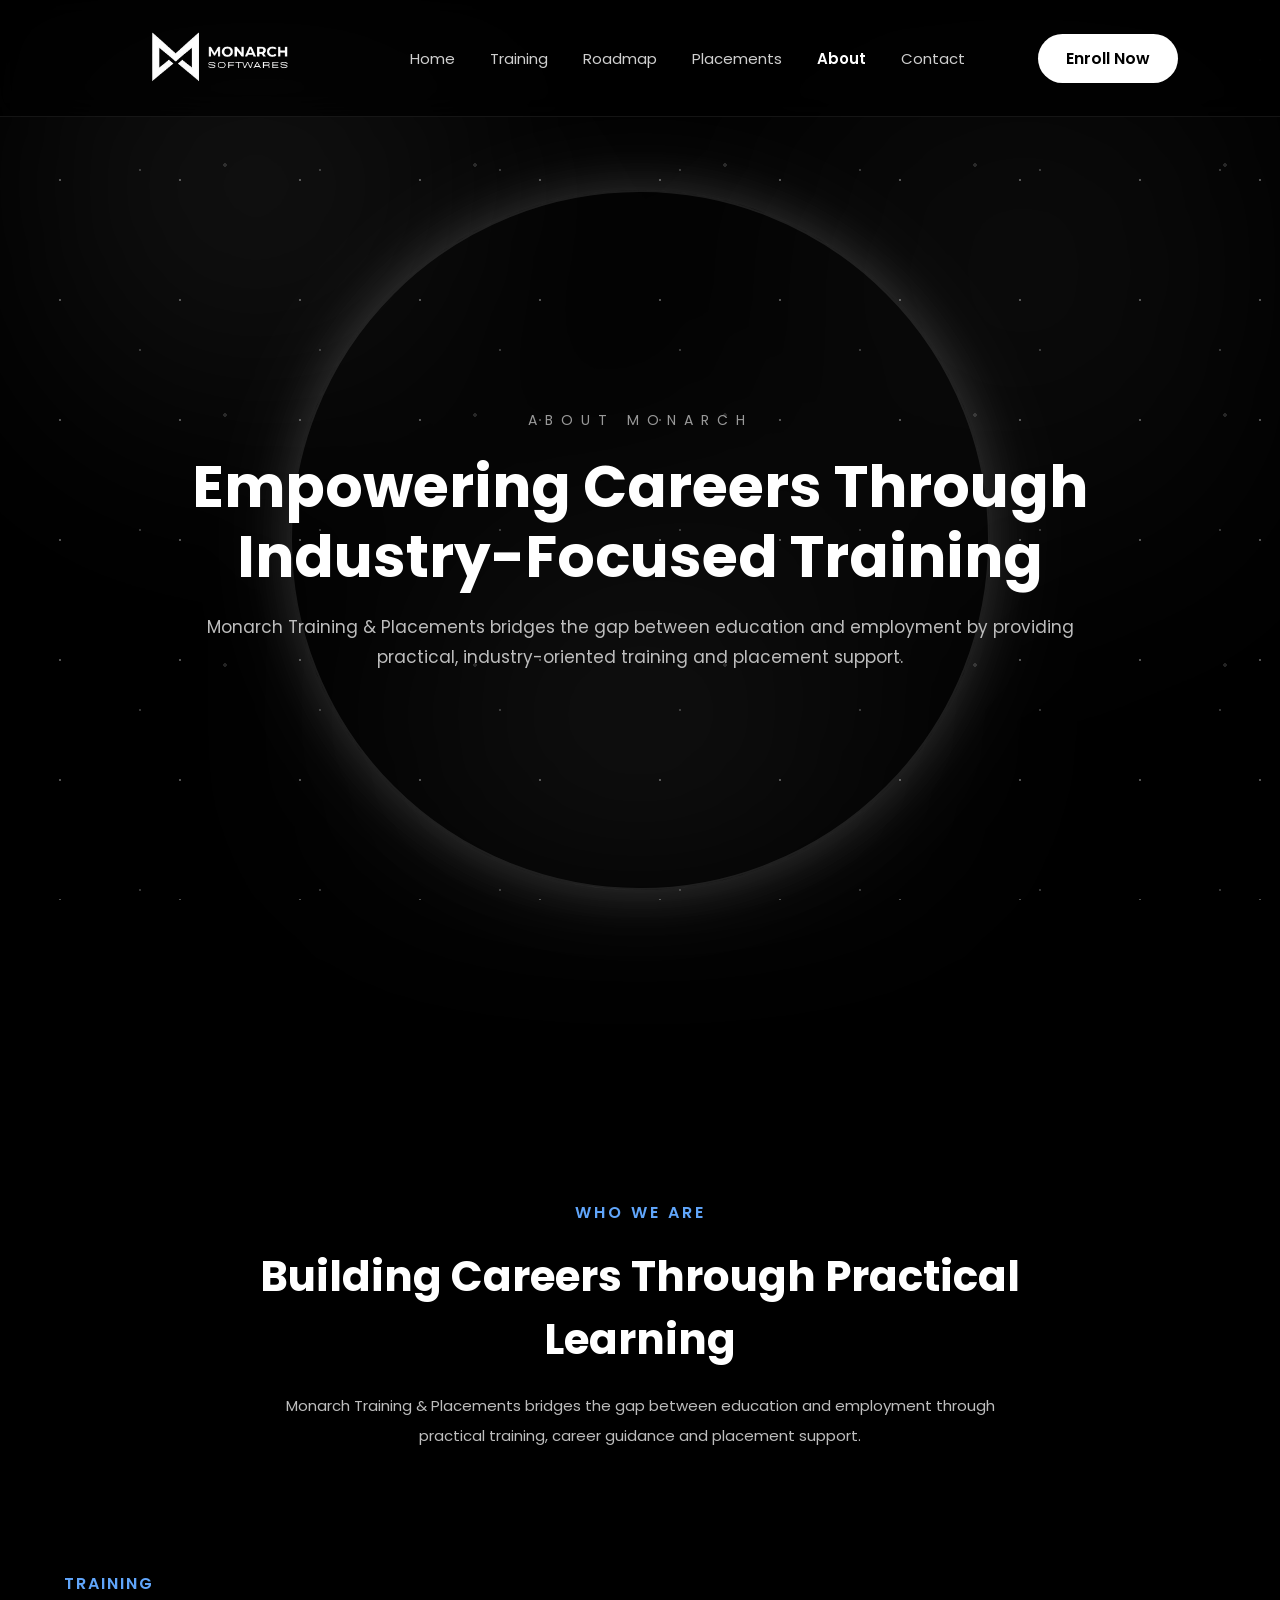
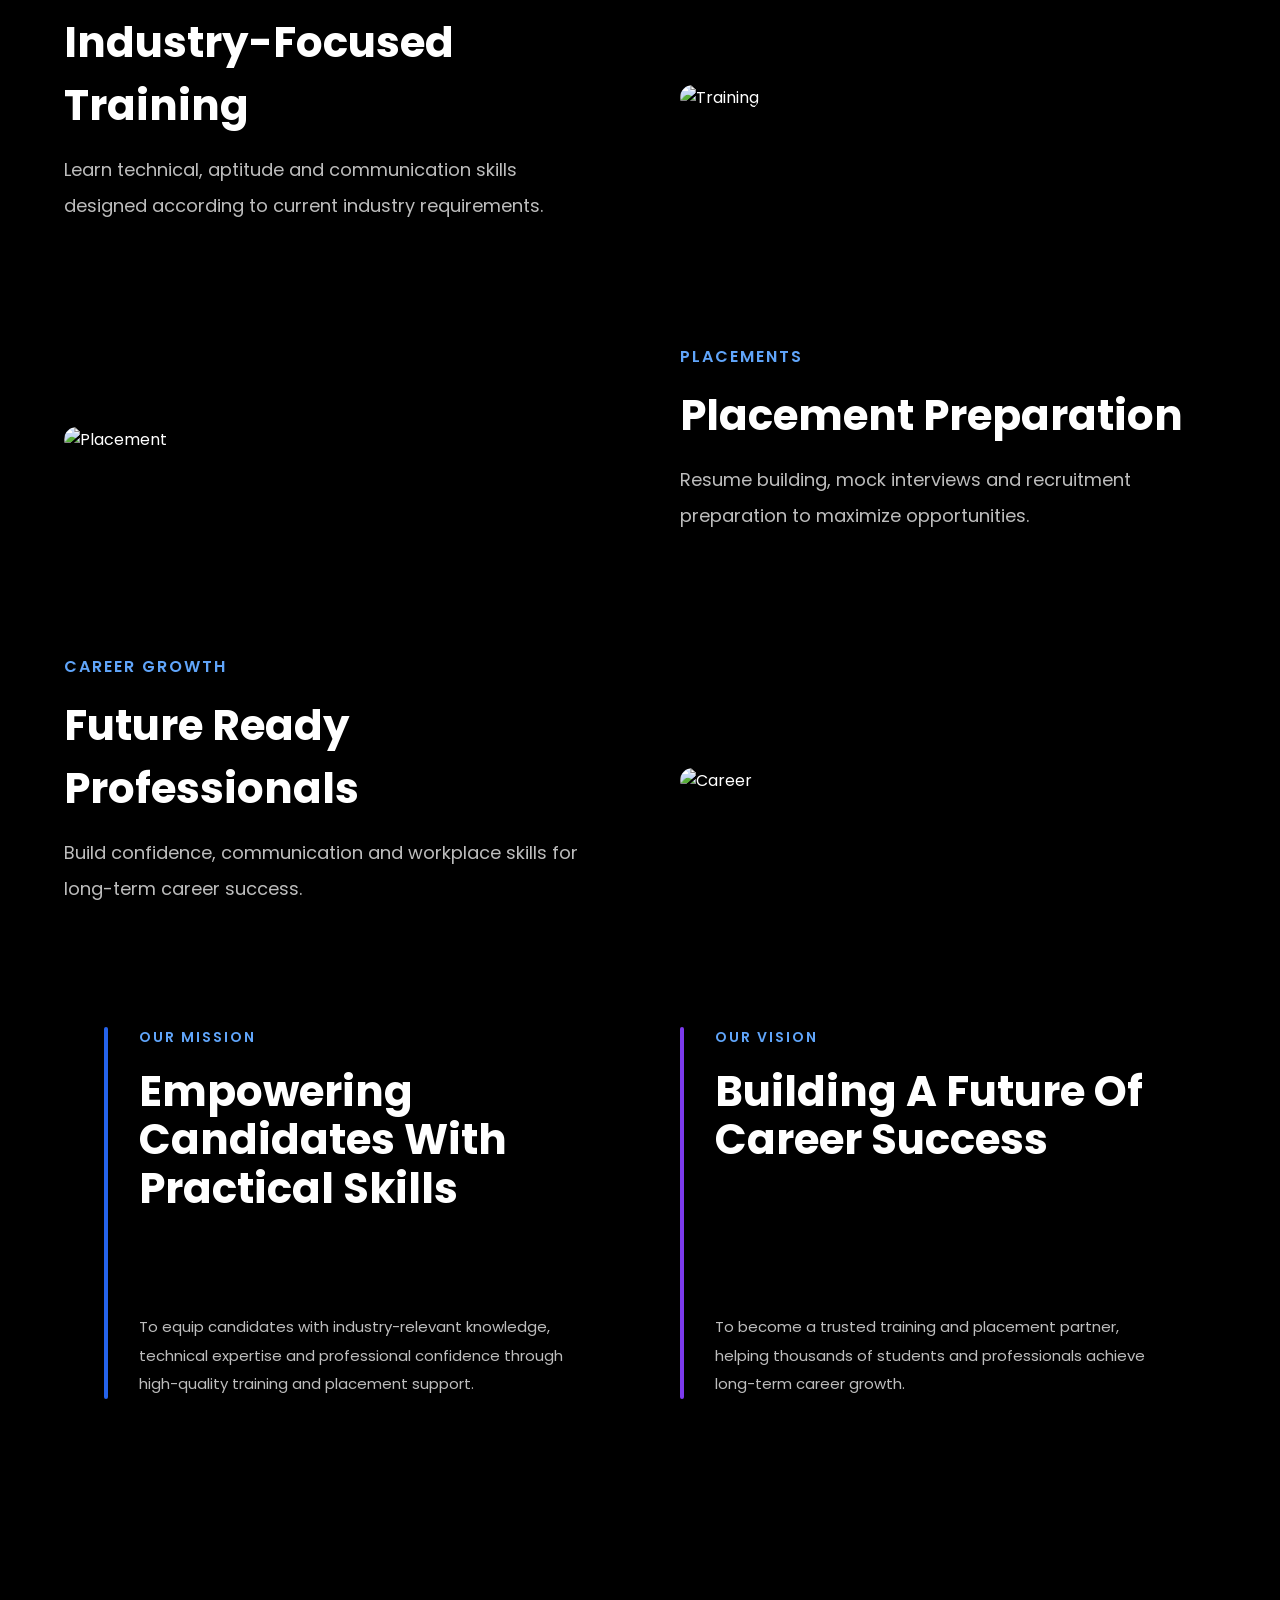
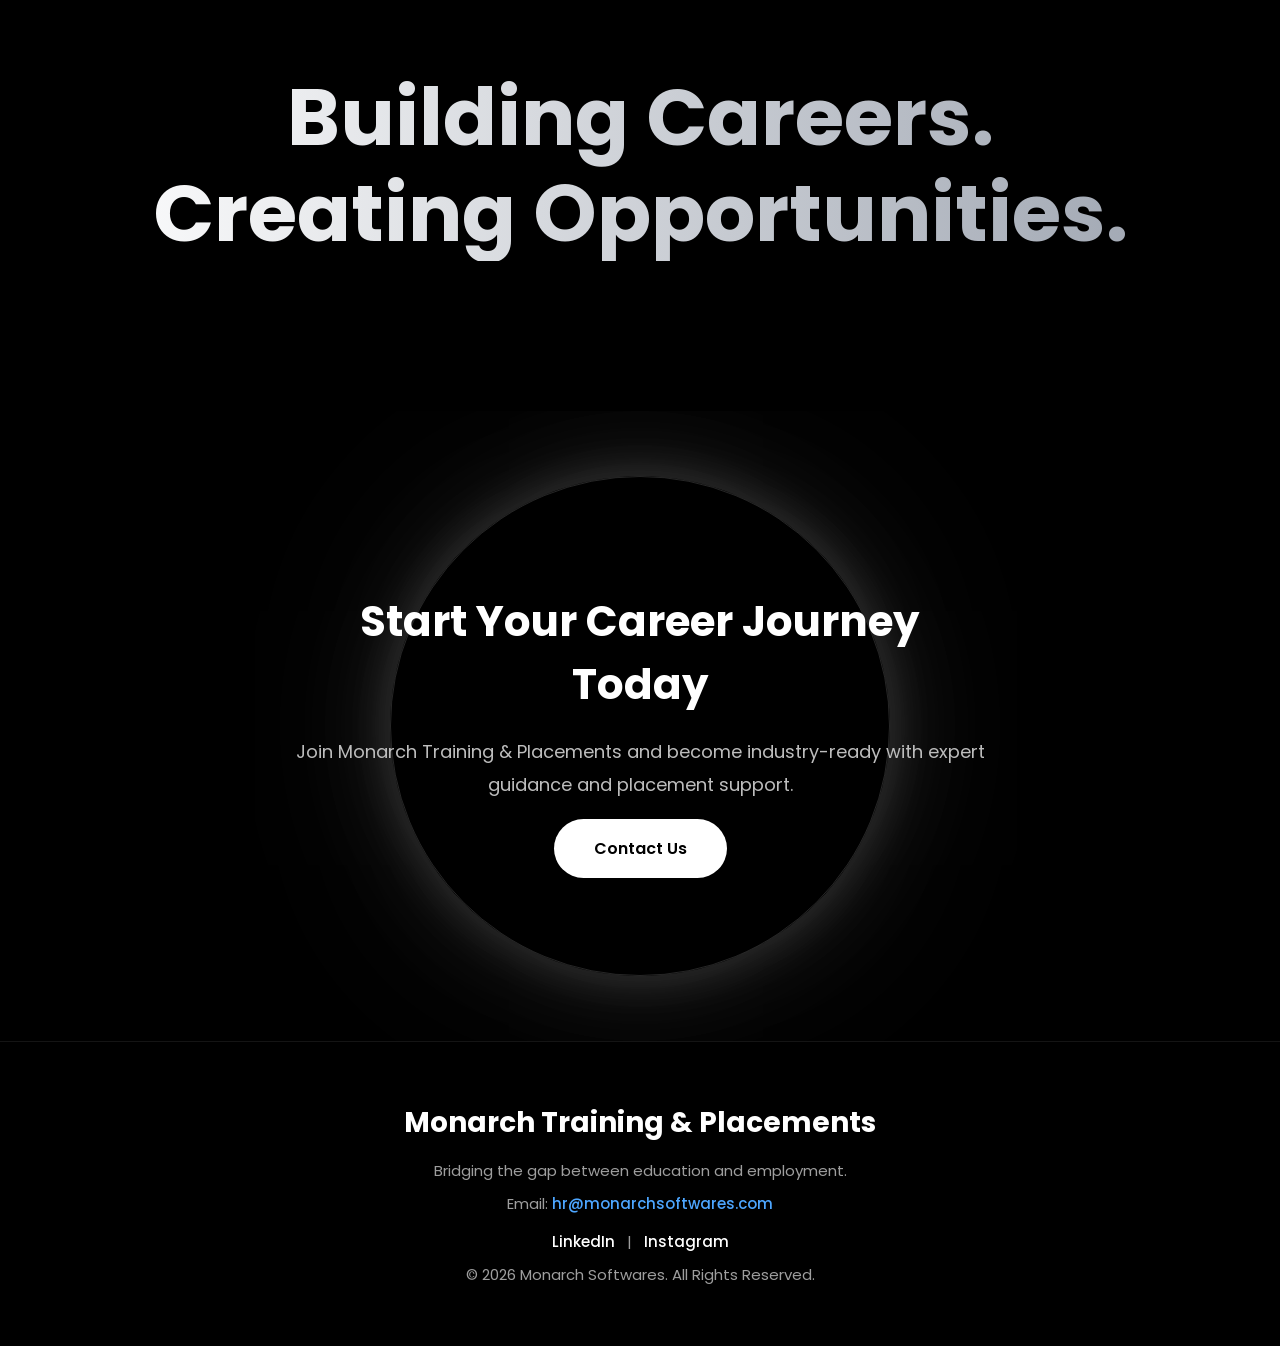
==== commit aaa5c9ec: "Updated card design, glass hover effect, and mobile UI improvements" ====
--- a/about.html
+++ b/about.html
@@ -39,6 +39,10 @@
         <li><a href="about.html" class="active">About</a></li>
 
         <li><a href="contact.html">Contact</a></li>
+        <!-- Mobile only -->
+        <li class="mobile-enroll">
+            <a href="contact.html">Enroll Now</a>
+        </li>
 
     </ul>
 
@@ -264,14 +268,24 @@
     </p>
 
     <p>
-    Email:
-    <a href="https://mail.google.com/mail/?view=cm&fs=1&to=hr@monarchsoftwares.com" target="_blank">
-        hr@monarchsoftwares.com
-    </a>
-</p>
-
-    <p>
-        © 2026 Monarch Training & Placements.
+        Email:
+        <a href="https://mail.google.com/mail/?view=cm&fs=1&to=hr@monarchsoftwares.com" target="_blank">
+            hr@monarchsoftwares.com
+        </a>
+    </p>
+
+    <p class="social-links">
+        <a href="https://www.linkedin.com/company/monarch-placements/" target="_blank">
+            LinkedIn
+        </a>
+        |
+        <a href="https://www.instagram.com/monarchplacements?igsh=MWZpbWgyeWJ4cno0NA==" target="_blank">
+            Instagram
+        </a>
+    </p>
+
+    <p>
+        © 2026 Monarch Softwares.
         All Rights Reserved.
     </p>
 
--- a/style.css
+++ b/style.css
@@ -2548,17 +2548,6 @@
     .navbar .enroll-btn{
         display:none;
     }
-
-    .nav-links::after{
-        content:'Enroll Now';
-        display:block;
-        background:#fff;
-        color:#000;
-        padding:14px 25px;
-        border-radius:40px;
-        font-weight:600;
-        margin-top:10px;
-    }
 }
 @media(max-width:768px){
 
@@ -3366,4 +3355,601 @@
     margin-left:-35px !important;
 }
 
+}
+.mobile-enroll{
+    display:none;
+}
+
+@media(max-width:768px){
+
+    .mobile-enroll{
+        display:block;
+        width:100%;
+    }
+
+    .mobile-enroll a{
+        display:block;
+        background:#fff;
+        color:#000 !important;
+        padding:14px;
+        border-radius:50px;
+        text-align:center;
+        font-weight:600;
+        margin-top:10px;
+    }
+}
+/* ===== DESKTOP FONT SIZE REDUCE ===== */
+
+@media(min-width:769px){
+
+    /* Main Hero Titles */
+    .hero-content h1,
+    .training-content h1,
+    .roadmap-content h1,
+    .about-content h1,
+    .contact-content h1,
+    .placement-content h1{
+        font-size:58px !important;
+    }
+
+    /* Hero Paragraph */
+    .hero-content p,
+    .training-content p,
+    .roadmap-content p,
+    .about-content p,
+    .contact-content p,
+    .placement-content p{
+        font-size:17px !important;
+    }
+
+    /* Section Headings */
+    .companies h2,
+    .why-monarch h2,
+    .training-modules h2,
+    .placement-stats h2,
+    .zigzag-learning h2,
+    .about-intro h2,
+    .showcase-text h2,
+    .mission-side h2,
+    .vision-side h2,
+    .cta-content h2{
+        font-size:42px !important;
+    }
+
+    /* Card Titles */
+    .module-box h3,
+    .timeline-card h3,
+    .content h3,
+    .journey-content h3{
+        font-size:24px !important;
+    }
+
+    /* Normal Text */
+    p,
+    li{
+        font-size:15px;
+    }
+
+    /* Stats */
+    .stat-card h2{
+        font-size:46px !important;
+    }
+}
+/* ==========================================
+   FINAL MOBILE OPTIMIZATION
+========================================== */
+
+@media(max-width:768px){
+
+    /* HERO SECTIONS */
+
+    .hero,
+    .training-hero,
+    .roadmap-hero,
+    .placement-hero,
+    .about-hero,
+    .contact-hero{
+
+        min-height:80vh !important;
+
+        display:flex !important;
+        justify-content:center !important;
+        align-items:center !important;
+
+        padding:90px 20px !important;
+
+        position:relative;
+        overflow:hidden;
+    }
+
+    /* HERO CONTENT */
+
+    .hero-content,
+    .training-content,
+    .roadmap-content,
+    .placement-content,
+    .about-content,
+    .contact-content{
+
+        max-width:330px;
+        margin:auto;
+        text-align:center;
+        z-index:2;
+    }
+
+    /* CENTER GLOW CIRCLES */
+
+    .glow-circle,
+    .about-circle,
+    .contact-circle{
+
+        position:absolute !important;
+
+        top:50% !important;
+        left:50% !important;
+
+        transform:translate(-50%,-50%) !important;
+
+        width:280px !important;
+        height:280px !important;
+
+        opacity:.45;
+    }
+
+    /* SAME GAP AFTER HERO */
+
+    .stats,
+    .why-monarch,
+    .training-modules,
+    .timeline-section,
+    .placement-journey,
+    .about-intro,
+    .contact-form-section{
+
+        padding-top:80px !important;
+    }
+
+    /* HERO TITLES */
+
+    .hero-content h1,
+    .training-content h1,
+    .roadmap-content h1,
+    .placement-content h1,
+    .about-content h1,
+    .contact-content h1{
+
+        font-size:26px !important;
+        line-height:1.25 !important;
+        margin-bottom:15px !important;
+    }
+
+    /* SUBTITLE */
+
+    .subtitle{
+
+        font-size:9px !important;
+        letter-spacing:3px !important;
+    }
+
+    /* HERO DESCRIPTION */
+
+    .hero-content p,
+    .training-content p,
+    .roadmap-content p,
+    .placement-content p,
+    .about-content p,
+    .contact-content p{
+
+        font-size:12px !important;
+        line-height:1.8 !important;
+    }
+
+    /* ALL HEADINGS */
+
+    h2{
+
+        font-size:22px !important;
+        line-height:1.3 !important;
+    }
+
+    h3{
+
+        font-size:16px !important;
+        line-height:1.4 !important;
+    }
+
+    h4{
+
+        font-size:14px !important;
+    }
+
+    /* NORMAL TEXT */
+
+    p,
+    li{
+
+        font-size:12px !important;
+        line-height:1.8 !important;
+    }
+
+    /* STATS */
+
+    .stat-card h2{
+
+        font-size:28px !important;
+    }
+
+    .stat-card p{
+
+        font-size:12px !important;
+    }
+
+    /* BUTTONS */
+
+    .primary-btn,
+    .secondary-btn,
+    .banner-btn,
+    .cta-btn,
+    .enroll-btn{
+
+        font-size:13px !important;
+    }
+
+    /* NAVBAR */
+
+    .nav-links a{
+
+        font-size:13px !important;
+    }
+
+    /* TIMELINE */
+
+    .timeline-card h3{
+
+        font-size:18px !important;
+    }
+
+    /* ZIGZAG */
+
+    .zigzag-item .content h3{
+
+        font-size:15px !important;
+    }
+
+    .zigzag-item .content p{
+
+        font-size:11px !important;
+    }
+
+    /* CONTACT */
+
+    .contact-info h2{
+
+        font-size:22px !important;
+    }
+
+    .contact-info p,
+    .contact-details div{
+
+        font-size:12px !important;
+    }
+
+    /* FOOTER */
+
+    footer h3{
+
+        font-size:16px !important;
+    }
+
+    footer p{
+
+        font-size:11px !important;
+    }
+
+    /* LOGO */
+
+    .logo img{
+
+        width:150px !important;
+    }
+}
+@media(max-width:768px){
+
+    .admission-banner{
+
+        max-width:260px !important;
+
+        padding:18px !important;
+
+        margin:15px auto 0 !important;
+
+        border-radius:18px !important;
+    }
+
+    .admission-banner h3{
+
+        font-size:18px !important;
+
+        margin-top:12px !important;
+    }
+
+    .admission-banner p{
+
+        font-size:11px !important;
+
+        line-height:1.6 !important;
+
+        margin-top:10px !important;
+    }
+
+    .banner-badge{
+
+        font-size:9px !important;
+
+        padding:6px 12px !important;
+    }
+
+    .live-indicator{
+
+        font-size:10px !important;
+
+        margin-top:12px !important;
+    }
+
+    .banner-btn{
+
+        max-width:180px !important;
+
+        padding:10px 18px !important;
+
+        font-size:12px !important;
+
+        margin-top:15px !important;
+    }
+
+}
+@media(max-width:768px){
+
+    .stats{
+        padding:40px 20px !important;
+        gap:15px !important;
+    }
+
+    .stat-card{
+        min-height:120px !important;
+        padding:25px 15px !important;
+        border-radius:20px !important;
+    }
+
+    .stat-card h2{
+        font-size:24px !important;
+        margin-bottom:8px !important;
+    }
+
+    .stat-card p{
+        font-size:12px !important;
+        line-height:1.4 !important;
+    }
+}
+@media (max-width:768px){
+
+    .contact-form{
+        max-width:320px !important;
+        padding:20px 15px !important;
+        margin:auto !important;
+    }
+
+    .form-group input,
+    .form-group select{
+        height:45px !important;
+        min-height:45px !important;
+        padding:8px 12px !important;
+    }
+
+    .form-group textarea{
+        height:90px !important;
+        min-height:90px !important;
+    }
+
+    .submit-btn{
+        height:45px !important;
+    }
+}
+@media(max-width:768px){
+
+    /* CONTACT FORM CONTAINER */
+
+    .contact-form{
+        width:88% !important;
+        max-width:330px !important;
+        padding:20px !important;
+        border-radius:20px !important;
+    }
+
+    /* TITLE */
+
+    .contact-form h2{
+        font-size:22px !important;
+        margin-bottom:18px !important;
+    }
+
+    /* INPUTS */
+
+    .form-group input,
+    .form-group select{
+        height:42px !important;
+        padding:10px 14px !important;
+        font-size:13px !important;
+    }
+
+    /* TEXTAREA */
+
+    .form-group textarea{
+        height:90px !important;
+        padding:10px 14px !important;
+        font-size:13px !important;
+    }
+
+    /* BUTTON */
+    .submit-btn{
+    width:220px !important;
+
+    display:flex !important;
+    justify-content:center !important;
+    align-items:center !important;
+
+    margin:0 auto !important;
+
+    text-align:center !important;
+
+    padding:0 !important;
+    }
+}
+@media(max-width:768px){
+
+    .contact-info{
+
+        height:auto !important;
+        min-height:auto !important;
+
+        padding:25px !important;
+    }
+
+}
+@media(max-width:768px){
+
+    .contact-info-map{
+
+        padding:0 30px 50px !important;
+    }
+
+    .contact-info{
+
+        width:95% !important;
+
+        margin:0 auto !important;
+    }
+
+}
+.social-links{
+    margin-top:15px;
+}
+
+.social-links a{
+    color:#ffffff;
+    text-decoration:none;
+    font-weight:500;
+    transition:.3s;
+    margin:0 8px;
+}
+
+.social-links a:hover{
+    opacity:.7;
+}
+/* ===================================
+   UNIVERSAL DARK PURPLE GLASS CARD
+=================================== */
+
+.feature-card,
+.program-card,
+.support-card,
+.process-card,
+.timeline-card,
+.module-box,
+.content,
+.contact-form,
+.contact-info,
+.stat-card{
+
+    position:relative;
+    overflow:hidden;
+
+    background:#070014 !important;
+
+    border:1px solid rgba(90,70,180,.18) !important;
+
+    border-radius:28px !important;
+
+    backdrop-filter:blur(15px);
+
+    transition:all .4s ease;
+
+    box-shadow:
+    0 0 0 1px rgba(255,255,255,.03),
+    0 10px 30px rgba(0,0,0,.35);
+}
+
+/* GLASS REFLECTION */
+
+.feature-card::before,
+.program-card::before,
+.support-card::before,
+.process-card::before,
+.timeline-card::before,
+.module-box::before,
+.content::before,
+.contact-form::before,
+.contact-info::before,
+.stat-card::before{
+
+    content:"";
+
+    position:absolute;
+
+    top:-120%;
+    left:-60%;
+
+    width:60%;
+    height:300%;
+
+    background:linear-gradient(
+        rgba(255,255,255,.10),
+        transparent
+    );
+
+    transform:rotate(25deg);
+
+    transition:.8s ease;
+
+    pointer-events:none;
+}
+
+/* HOVER */
+
+.feature-card:hover,
+.program-card:hover,
+.support-card:hover,
+.process-card:hover,
+.timeline-card:hover,
+.module-box:hover,
+.content:hover,
+.contact-form:hover,
+.contact-info:hover,
+.stat-card:hover{
+
+    background:#111111 !important;
+
+    border-color:rgba(180,180,180,.20) !important;
+
+    transform:translateY(-6px);
+
+    box-shadow:
+    0 15px 35px rgba(0,0,0,.50),
+    0 0 20px rgba(255,255,255,.05);
+}
+
+/* MOVING GLASS EFFECT */
+
+.feature-card:hover::before,
+.program-card:hover::before,
+.support-card:hover::before,
+.process-card:hover::before,
+.timeline-card:hover::before,
+.module-box:hover::before,
+.content:hover::before,
+.contact-form:hover::before,
+.contact-info:hover::before,
+.stat-card:hover::before{
+
+    left:130%;
 }
